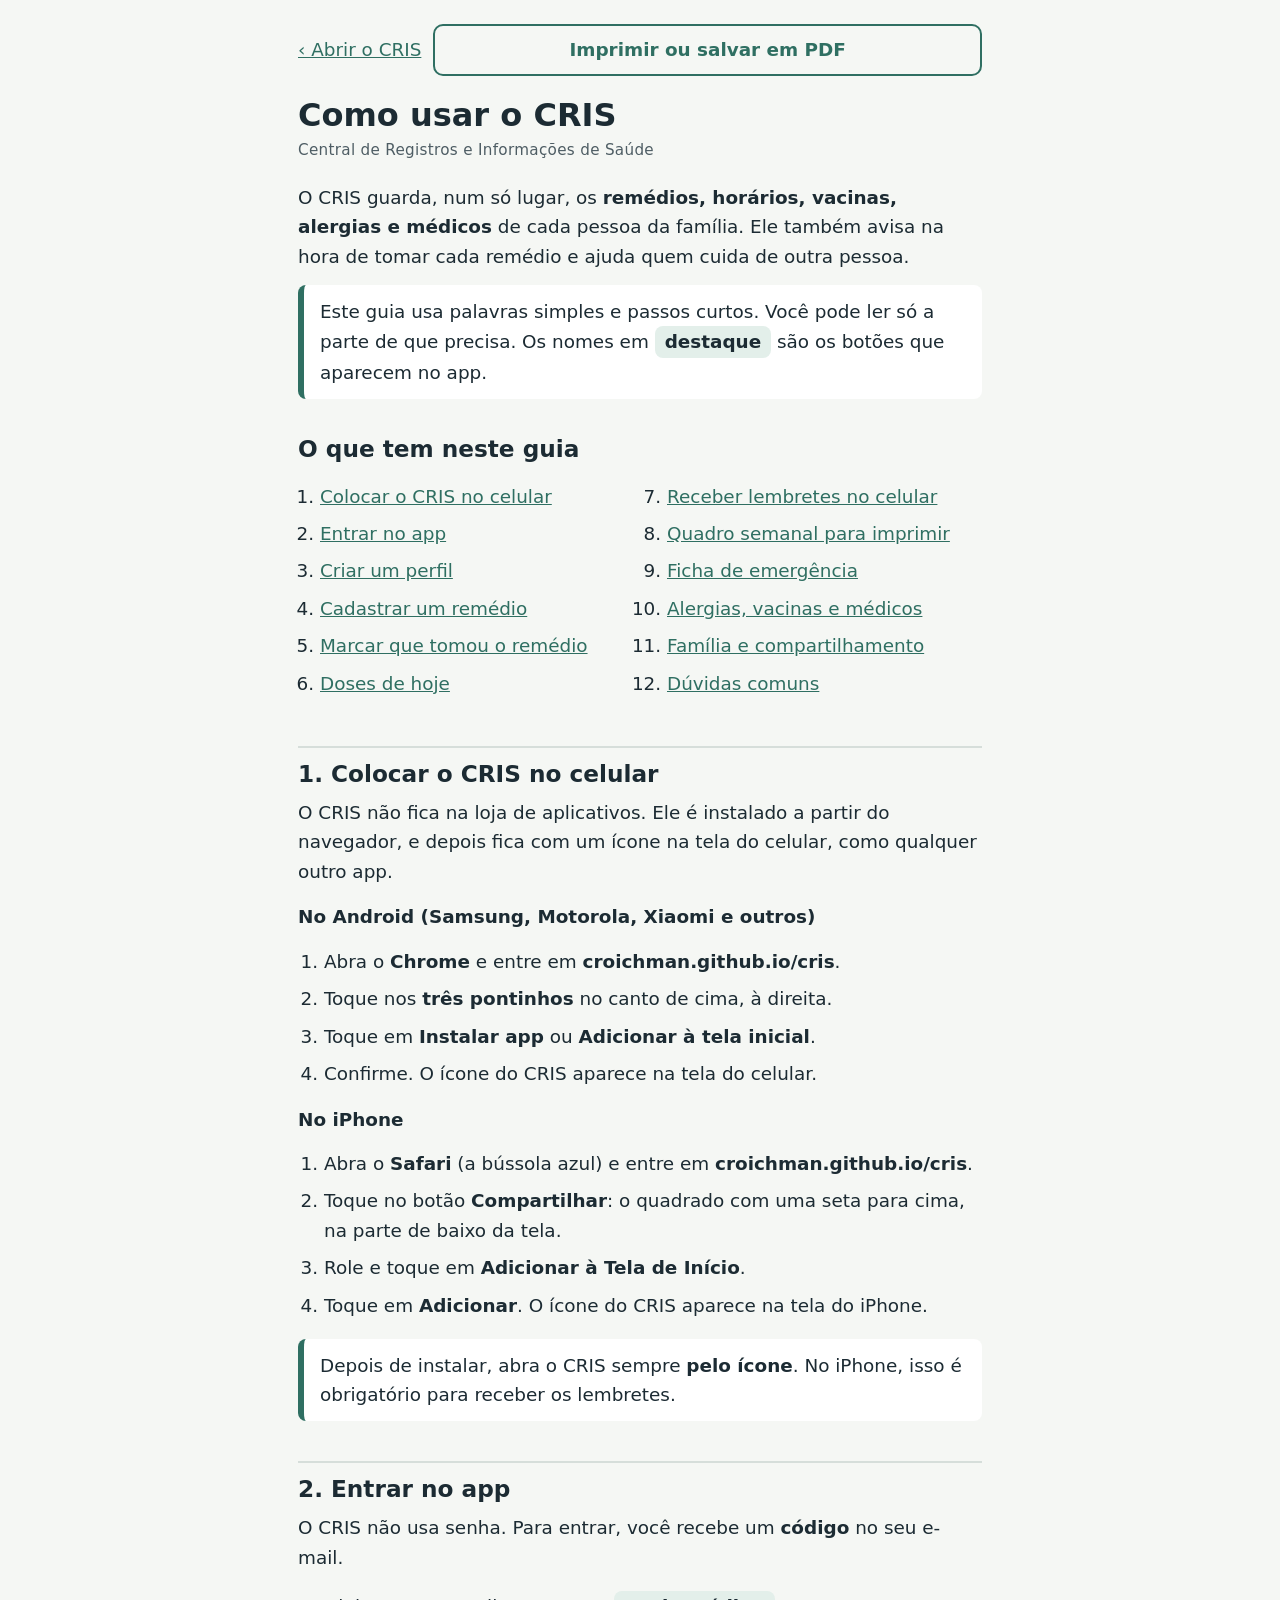
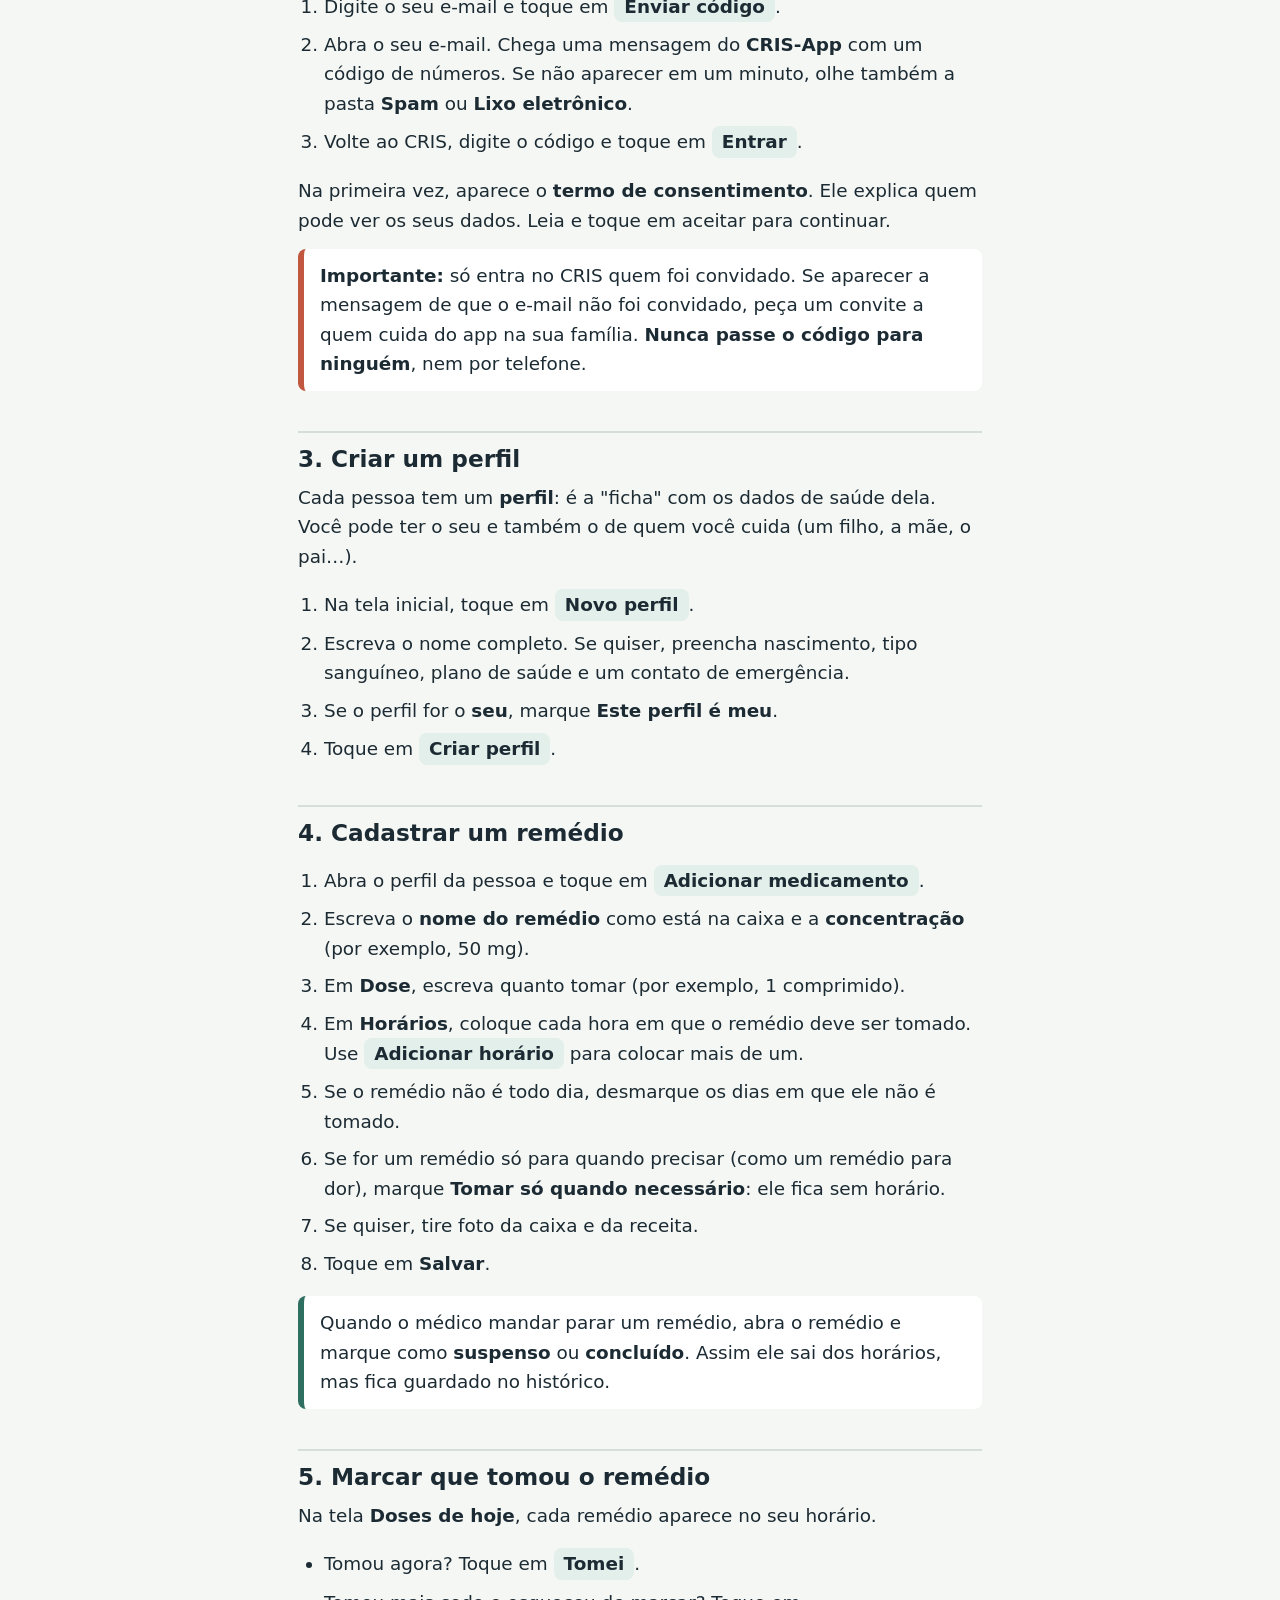
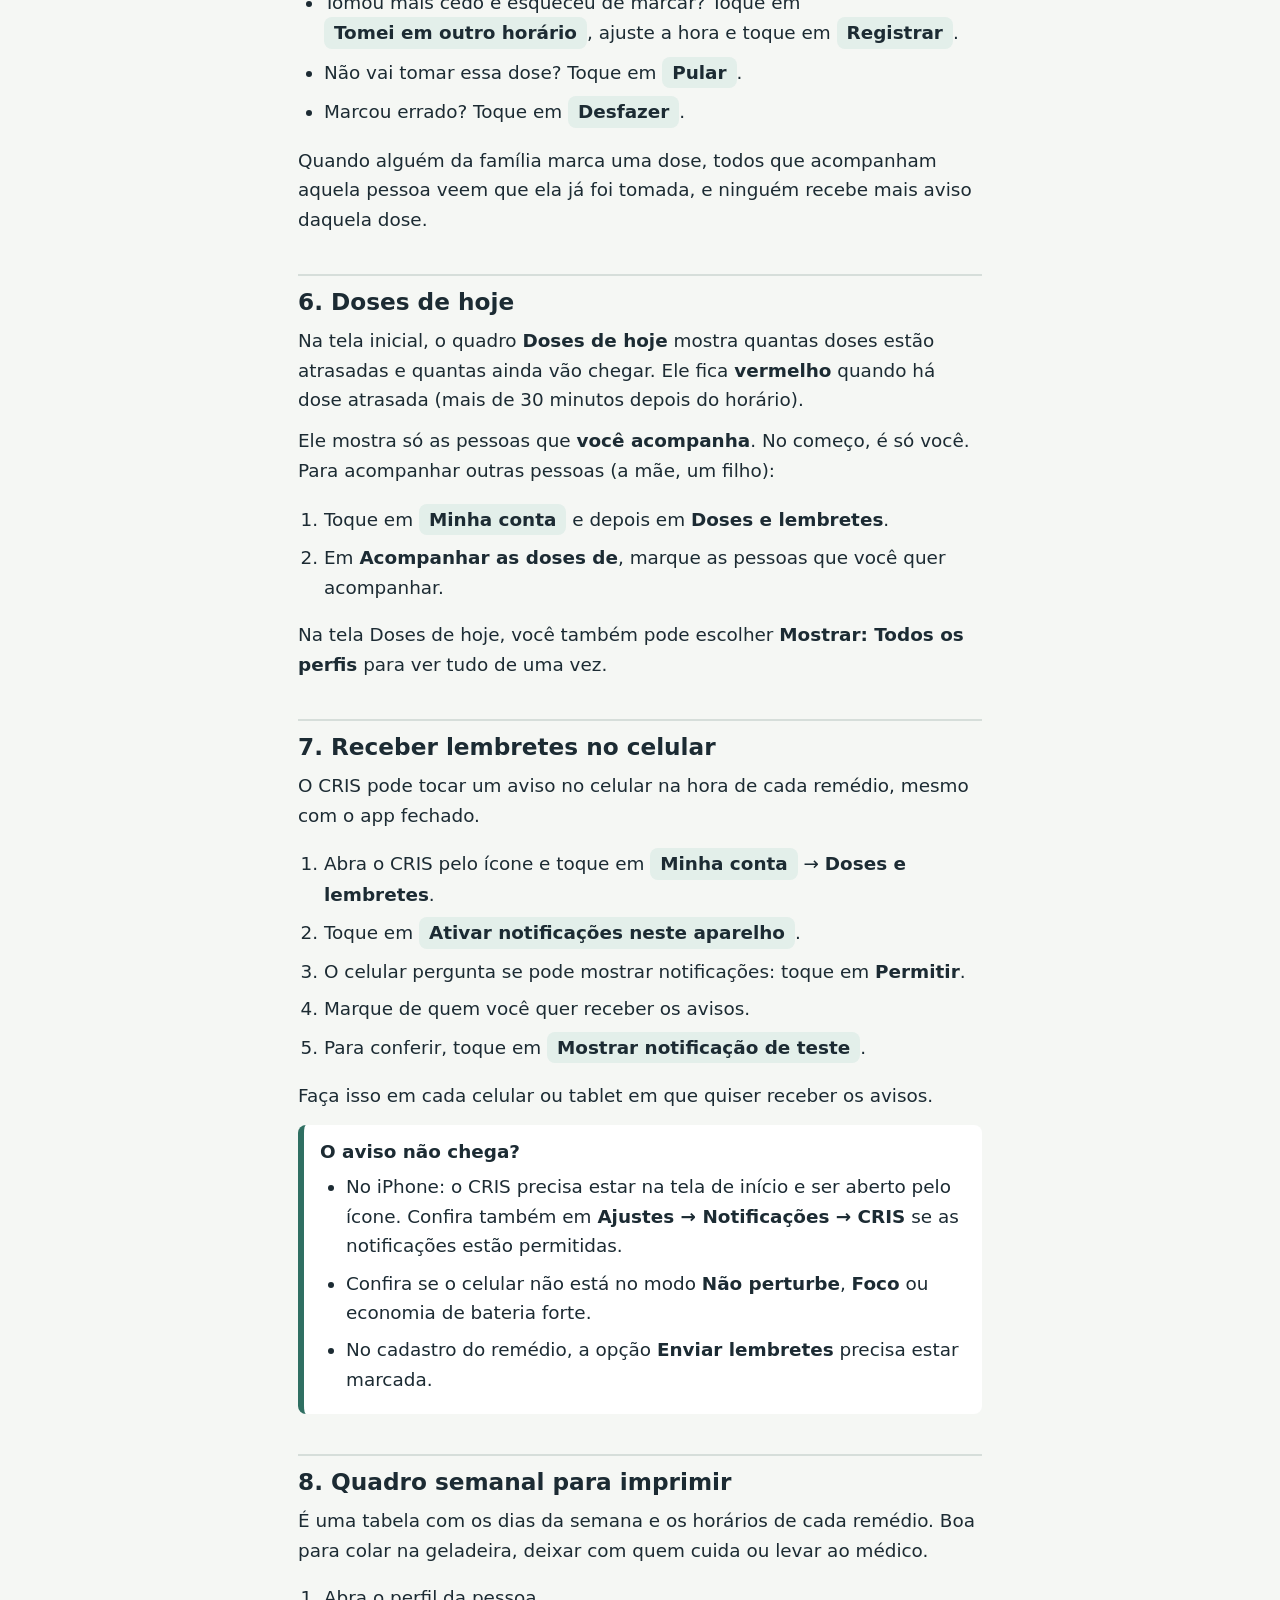
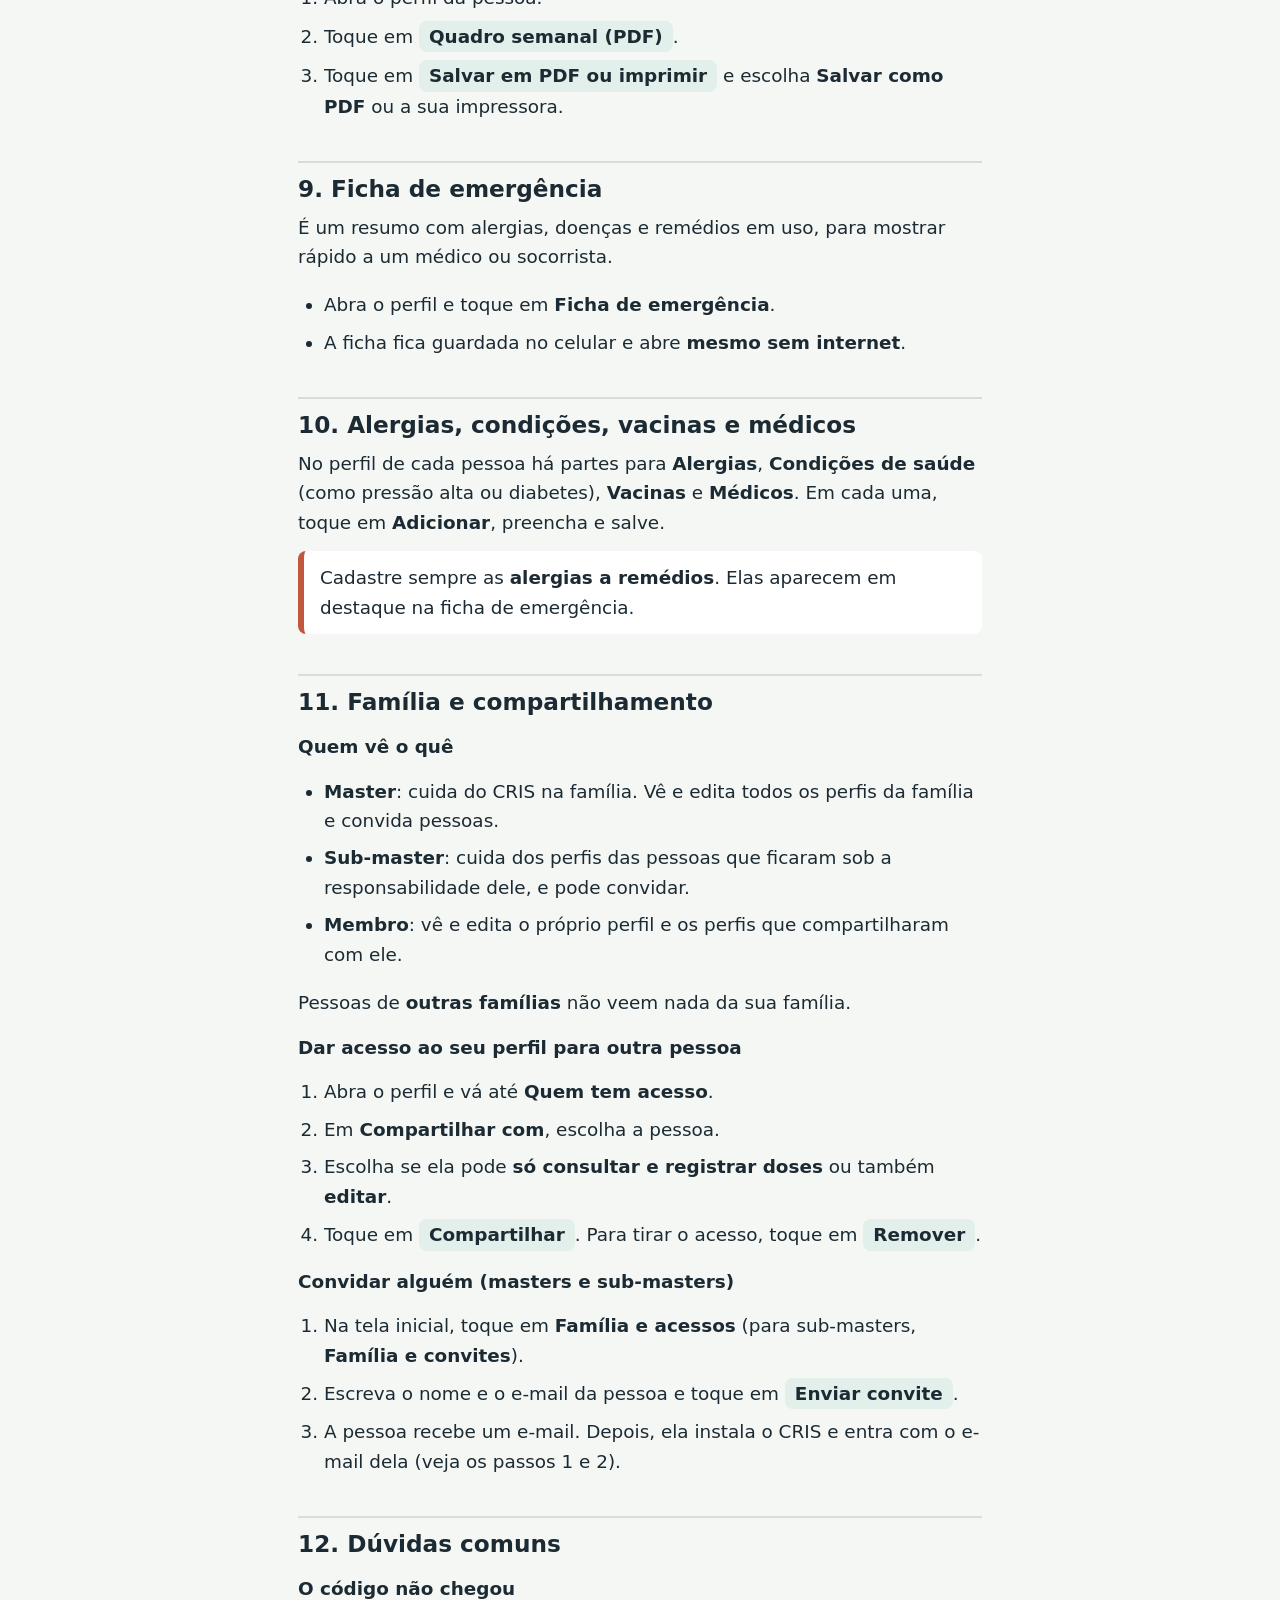
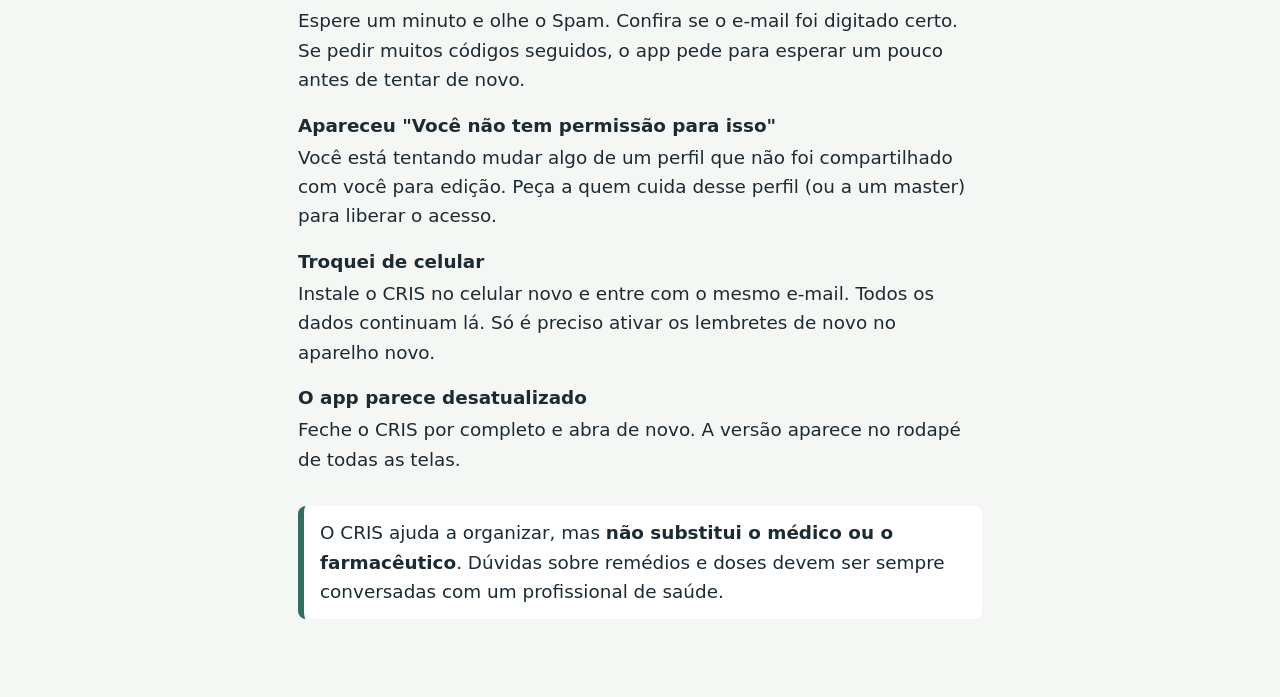
==== ajuda.html @ 451fe81c "0.11 Beta: acrônimo, doses de quem acompanho, guia do usuário, docs técnicas, termo v3 - CRIS = Cent" ====
<!doctype html>
<html lang="pt-BR">
<head>
  <meta charset="utf-8">
  <meta name="viewport" content="width=device-width, initial-scale=1">
  <title>Como usar o CRIS · Central de Registros e Informações de Saúde</title>
  <meta name="theme-color" content="#2F6F62">
  <link rel="icon" href="icons/icone-192.png">
  <link rel="stylesheet" href="css/estilo.css">
  <style>
    .ajuda-pagina { max-width: 720px; margin: 0 auto; padding: 24px 18px 64px; font-size: 1.15rem; line-height: 1.6; }
    .ajuda-pagina h1 { font-size: 2rem; margin: 0 0 4px; }
    .ajuda-pagina h2 { font-size: 1.45rem; margin: 40px 0 10px; padding-top: 12px; border-top: 2px solid var(--linha); }
    .ajuda-pagina h3 { font-size: 1.15rem; margin: 20px 0 6px; }
    .ajuda-pagina ol, .ajuda-pagina ul { padding-left: 26px; }
    .ajuda-pagina li { margin-bottom: 8px; }
    .ajuda-pagina .botao-nome { display: inline-block; padding: 1px 10px; border-radius: 8px; background: var(--menta); font-weight: 700; white-space: nowrap; }
    .ajuda-pagina .dica { background: var(--superficie); border-left: 6px solid var(--eucalipto); border-radius: 8px; padding: 12px 16px; margin: 14px 0; }
    .ajuda-pagina .atencao { border-left-color: #C0573E; }
    .ajuda-pagina .indice { columns: 2; column-gap: 32px; padding-left: 22px; }
    @media (max-width: 560px) { .ajuda-pagina .indice { columns: 1; } }
    .ajuda-pagina .topo-ajuda .voltar { white-space: nowrap; }
    .ajuda-pagina .topo-ajuda { display: flex; justify-content: space-between; align-items: center; gap: 12px; margin-bottom: 20px; }
    .ajuda-pagina .acronimo { margin: 0 0 20px; }
    @media print {
      .ajuda-pagina { font-size: 11pt; max-width: none; padding: 0; }
      .nao-imprimir { display: none !important; }
      .ajuda-pagina h2 { break-after: avoid; }
      .ajuda-pagina .dica { break-inside: avoid; }
    }
  </style>
</head>
<body>
<main class="ajuda-pagina">
  <div class="topo-ajuda nao-imprimir">
    <a class="voltar" href="./">‹ Abrir o CRIS</a>
    <button class="botao secundario" onclick="window.print()">Imprimir ou salvar em PDF</button>
  </div>

  <h1>Como usar o CRIS</h1>
  <p class="acronimo">Central de Registros e Informações de Saúde</p>

  <p>O CRIS guarda, num só lugar, os <strong>remédios, horários, vacinas, alergias e médicos</strong>
  de cada pessoa da família. Ele também avisa na hora de tomar cada remédio e ajuda quem cuida de outra pessoa.</p>

  <div class="dica">Este guia usa palavras simples e passos curtos. Você pode ler só a parte de que precisa.
  Os nomes em <span class="botao-nome">destaque</span> são os botões que aparecem no app.</div>

  <h2 style="border-top:0;margin-top:24px">O que tem neste guia</h2>
  <ol class="indice">
    <li><a href="#instalar">Colocar o CRIS no celular</a></li>
    <li><a href="#entrar">Entrar no app</a></li>
    <li><a href="#perfil">Criar um perfil</a></li>
    <li><a href="#remedio">Cadastrar um remédio</a></li>
    <li><a href="#tomei">Marcar que tomou o remédio</a></li>
    <li><a href="#hoje">Doses de hoje</a></li>
    <li><a href="#lembretes">Receber lembretes no celular</a></li>
    <li><a href="#quadro">Quadro semanal para imprimir</a></li>
    <li><a href="#emergencia">Ficha de emergência</a></li>
    <li><a href="#saude">Alergias, vacinas e médicos</a></li>
    <li><a href="#familia">Família e compartilhamento</a></li>
    <li><a href="#duvidas">Dúvidas comuns</a></li>
  </ol>

  <h2 id="instalar">1. Colocar o CRIS no celular</h2>
  <p>O CRIS não fica na loja de aplicativos. Ele é instalado a partir do navegador, e depois fica com um ícone
  na tela do celular, como qualquer outro app.</p>

  <h3>No Android (Samsung, Motorola, Xiaomi e outros)</h3>
  <ol>
    <li>Abra o <strong>Chrome</strong> e entre em <strong>croichman.github.io/cris</strong>.</li>
    <li>Toque nos <strong>três pontinhos</strong> no canto de cima, à direita.</li>
    <li>Toque em <strong>Instalar app</strong> ou <strong>Adicionar à tela inicial</strong>.</li>
    <li>Confirme. O ícone do CRIS aparece na tela do celular.</li>
  </ol>

  <h3>No iPhone</h3>
  <ol>
    <li>Abra o <strong>Safari</strong> (a bússola azul) e entre em <strong>croichman.github.io/cris</strong>.</li>
    <li>Toque no botão <strong>Compartilhar</strong>: o quadrado com uma seta para cima, na parte de baixo da tela.</li>
    <li>Role e toque em <strong>Adicionar à Tela de Início</strong>.</li>
    <li>Toque em <strong>Adicionar</strong>. O ícone do CRIS aparece na tela do iPhone.</li>
  </ol>
  <div class="dica">Depois de instalar, abra o CRIS sempre <strong>pelo ícone</strong>. No iPhone, isso é
  obrigatório para receber os lembretes.</div>

  <h2 id="entrar">2. Entrar no app</h2>
  <p>O CRIS não usa senha. Para entrar, você recebe um <strong>código</strong> no seu e-mail.</p>
  <ol>
    <li>Digite o seu e-mail e toque em <span class="botao-nome">Enviar código</span>.</li>
    <li>Abra o seu e-mail. Chega uma mensagem do <strong>CRIS-App</strong> com um código de números.
      Se não aparecer em um minuto, olhe também a pasta <strong>Spam</strong> ou <strong>Lixo eletrônico</strong>.</li>
    <li>Volte ao CRIS, digite o código e toque em <span class="botao-nome">Entrar</span>.</li>
  </ol>
  <p>Na primeira vez, aparece o <strong>termo de consentimento</strong>. Ele explica quem pode ver os seus dados.
  Leia e toque em aceitar para continuar.</p>
  <div class="dica atencao"><strong>Importante:</strong> só entra no CRIS quem foi convidado. Se aparecer a
  mensagem de que o e-mail não foi convidado, peça um convite a quem cuida do app na sua família.
  <strong>Nunca passe o código para ninguém</strong>, nem por telefone.</div>

  <h2 id="perfil">3. Criar um perfil</h2>
  <p>Cada pessoa tem um <strong>perfil</strong>: é a "ficha" com os dados de saúde dela.
  Você pode ter o seu e também o de quem você cuida (um filho, a mãe, o pai…).</p>
  <ol>
    <li>Na tela inicial, toque em <span class="botao-nome">Novo perfil</span>.</li>
    <li>Escreva o nome completo. Se quiser, preencha nascimento, tipo sanguíneo, plano de saúde e um contato de emergência.</li>
    <li>Se o perfil for o <strong>seu</strong>, marque <strong>Este perfil é meu</strong>.</li>
    <li>Toque em <span class="botao-nome">Criar perfil</span>.</li>
  </ol>

  <h2 id="remedio">4. Cadastrar um remédio</h2>
  <ol>
    <li>Abra o perfil da pessoa e toque em <span class="botao-nome">Adicionar medicamento</span>.</li>
    <li>Escreva o <strong>nome do remédio</strong> como está na caixa e a <strong>concentração</strong> (por exemplo, 50 mg).</li>
    <li>Em <strong>Dose</strong>, escreva quanto tomar (por exemplo, 1 comprimido).</li>
    <li>Em <strong>Horários</strong>, coloque cada hora em que o remédio deve ser tomado. Use
      <span class="botao-nome">Adicionar horário</span> para colocar mais de um.</li>
    <li>Se o remédio não é todo dia, desmarque os dias em que ele não é tomado.</li>
    <li>Se for um remédio só para quando precisar (como um remédio para dor), marque <strong>Tomar só quando necessário</strong>: ele fica sem horário.</li>
    <li>Se quiser, tire foto da caixa e da receita.</li>
    <li>Toque em <strong>Salvar</strong>.</li>
  </ol>
  <div class="dica">Quando o médico mandar parar um remédio, abra o remédio e marque como <strong>suspenso</strong>
  ou <strong>concluído</strong>. Assim ele sai dos horários, mas fica guardado no histórico.</div>

  <h2 id="tomei">5. Marcar que tomou o remédio</h2>
  <p>Na tela <strong>Doses de hoje</strong>, cada remédio aparece no seu horário.</p>
  <ul>
    <li>Tomou agora? Toque em <span class="botao-nome">Tomei</span>.</li>
    <li>Tomou mais cedo e esqueceu de marcar? Toque em <span class="botao-nome">Tomei em outro horário</span>,
      ajuste a hora e toque em <span class="botao-nome">Registrar</span>.</li>
    <li>Não vai tomar essa dose? Toque em <span class="botao-nome">Pular</span>.</li>
    <li>Marcou errado? Toque em <span class="botao-nome">Desfazer</span>.</li>
  </ul>
  <p>Quando alguém da família marca uma dose, todos que acompanham aquela pessoa veem que ela já foi tomada,
  e ninguém recebe mais aviso daquela dose.</p>

  <h2 id="hoje">6. Doses de hoje</h2>
  <p>Na tela inicial, o quadro <strong>Doses de hoje</strong> mostra quantas doses estão atrasadas e quantas ainda vão chegar.
  Ele fica <strong>vermelho</strong> quando há dose atrasada (mais de 30 minutos depois do horário).</p>
  <p>Ele mostra só as pessoas que <strong>você acompanha</strong>. No começo, é só você.
  Para acompanhar outras pessoas (a mãe, um filho):</p>
  <ol>
    <li>Toque em <span class="botao-nome">Minha conta</span> e depois em <strong>Doses e lembretes</strong>.</li>
    <li>Em <strong>Acompanhar as doses de</strong>, marque as pessoas que você quer acompanhar.</li>
  </ol>
  <p>Na tela Doses de hoje, você também pode escolher <strong>Mostrar: Todos os perfis</strong> para ver tudo de uma vez.</p>

  <h2 id="lembretes">7. Receber lembretes no celular</h2>
  <p>O CRIS pode tocar um aviso no celular na hora de cada remédio, mesmo com o app fechado.</p>
  <ol>
    <li>Abra o CRIS pelo ícone e toque em <span class="botao-nome">Minha conta</span> → <strong>Doses e lembretes</strong>.</li>
    <li>Toque em <span class="botao-nome">Ativar notificações neste aparelho</span>.</li>
    <li>O celular pergunta se pode mostrar notificações: toque em <strong>Permitir</strong>.</li>
    <li>Marque de quem você quer receber os avisos.</li>
    <li>Para conferir, toque em <span class="botao-nome">Mostrar notificação de teste</span>.</li>
  </ol>
  <p>Faça isso em cada celular ou tablet em que quiser receber os avisos.</p>
  <div class="dica"><strong>O aviso não chega?</strong>
    <ul style="margin:6px 0 0">
      <li>No iPhone: o CRIS precisa estar na tela de início e ser aberto pelo ícone. Confira também em
        <strong>Ajustes → Notificações → CRIS</strong> se as notificações estão permitidas.</li>
      <li>Confira se o celular não está no modo <strong>Não perturbe</strong>, <strong>Foco</strong> ou economia de bateria forte.</li>
      <li>No cadastro do remédio, a opção <strong>Enviar lembretes</strong> precisa estar marcada.</li>
    </ul>
  </div>

  <h2 id="quadro">8. Quadro semanal para imprimir</h2>
  <p>É uma tabela com os dias da semana e os horários de cada remédio. Boa para colar na geladeira,
  deixar com quem cuida ou levar ao médico.</p>
  <ol>
    <li>Abra o perfil da pessoa.</li>
    <li>Toque em <span class="botao-nome">Quadro semanal (PDF)</span>.</li>
    <li>Toque em <span class="botao-nome">Salvar em PDF ou imprimir</span> e escolha <strong>Salvar como PDF</strong> ou a sua impressora.</li>
  </ol>

  <h2 id="emergencia">9. Ficha de emergência</h2>
  <p>É um resumo com alergias, doenças e remédios em uso, para mostrar rápido a um médico ou socorrista.</p>
  <ul>
    <li>Abra o perfil e toque em <strong>Ficha de emergência</strong>.</li>
    <li>A ficha fica guardada no celular e abre <strong>mesmo sem internet</strong>.</li>
  </ul>

  <h2 id="saude">10. Alergias, condições, vacinas e médicos</h2>
  <p>No perfil de cada pessoa há partes para <strong>Alergias</strong>, <strong>Condições de saúde</strong>
  (como pressão alta ou diabetes), <strong>Vacinas</strong> e <strong>Médicos</strong>.
  Em cada uma, toque em <strong>Adicionar</strong>, preencha e salve.</p>
  <div class="dica atencao">Cadastre sempre as <strong>alergias a remédios</strong>. Elas aparecem em destaque na ficha de emergência.</div>

  <h2 id="familia">11. Família e compartilhamento</h2>
  <h3>Quem vê o quê</h3>
  <ul>
    <li><strong>Master</strong>: cuida do CRIS na família. Vê e edita todos os perfis da família e convida pessoas.</li>
    <li><strong>Sub-master</strong>: cuida dos perfis das pessoas que ficaram sob a responsabilidade dele, e pode convidar.</li>
    <li><strong>Membro</strong>: vê e edita o próprio perfil e os perfis que compartilharam com ele.</li>
  </ul>
  <p>Pessoas de <strong>outras famílias</strong> não veem nada da sua família.</p>

  <h3>Dar acesso ao seu perfil para outra pessoa</h3>
  <ol>
    <li>Abra o perfil e vá até <strong>Quem tem acesso</strong>.</li>
    <li>Em <strong>Compartilhar com</strong>, escolha a pessoa.</li>
    <li>Escolha se ela pode <strong>só consultar e registrar doses</strong> ou também <strong>editar</strong>.</li>
    <li>Toque em <span class="botao-nome">Compartilhar</span>. Para tirar o acesso, toque em <span class="botao-nome">Remover</span>.</li>
  </ol>

  <h3>Convidar alguém (masters e sub-masters)</h3>
  <ol>
    <li>Na tela inicial, toque em <strong>Família e acessos</strong> (para sub-masters, <strong>Família e convites</strong>).</li>
    <li>Escreva o nome e o e-mail da pessoa e toque em <span class="botao-nome">Enviar convite</span>.</li>
    <li>A pessoa recebe um e-mail. Depois, ela instala o CRIS e entra com o e-mail dela (veja os passos 1 e 2).</li>
  </ol>

  <h2 id="duvidas">12. Dúvidas comuns</h2>
  <h3>O código não chegou</h3>
  <p>Espere um minuto e olhe o Spam. Confira se o e-mail foi digitado certo. Se pedir muitos códigos seguidos,
  o app pede para esperar um pouco antes de tentar de novo.</p>
  <h3>Apareceu "Você não tem permissão para isso"</h3>
  <p>Você está tentando mudar algo de um perfil que não foi compartilhado com você para edição.
  Peça a quem cuida desse perfil (ou a um master) para liberar o acesso.</p>
  <h3>Troquei de celular</h3>
  <p>Instale o CRIS no celular novo e entre com o mesmo e-mail. Todos os dados continuam lá.
  Só é preciso ativar os lembretes de novo no aparelho novo.</p>
  <h3>O app parece desatualizado</h3>
  <p>Feche o CRIS por completo e abra de novo. A versão aparece no rodapé de todas as telas.</p>

  <div class="dica" style="margin-top:32px">O CRIS ajuda a organizar, mas <strong>não substitui o médico ou o farmacêutico</strong>.
  Dúvidas sobre remédios e doses devem ser sempre conversadas com um profissional de saúde.</div>
</main>
</body>
</html>
---- css/estilo.css ----
/* CRIS — estilos
   Ideia visual: a "tarja" das caixas de remédio. Cada perfil tem uma cor própria,
   usada como faixa na ficha. O resto da interface fica calmo e muito legível. */

:root {
  --papel: #F5F7F4;
  --superficie: #FFFFFF;
  --tinta: #1C2B33;
  --tinta-suave: #4E5D64;
  --linha: #D6DEDA;
  --eucalipto: #2F6F62;
  --eucalipto-escuro: #24574D;
  --menta: #E3EFEA;
  --alerta: #B3261E;
  --alerta-fundo: #FBE9E7;
  --ambar: #9A5B00;

  --raio: 14px;
  --raio-pequeno: 10px;
  --toque: 52px;
  --largura: 560px;
  --fonte: 'Atkinson Hyperlegible', system-ui, -apple-system, 'Segoe UI', Roboto, sans-serif;
}

@media (prefers-color-scheme: dark) {
  :root:not([data-theme="light"]) {
    --papel: #12191C;
    --superficie: #1B2428;
    --tinta: #E8EEEB;
    --tinta-suave: #A9B6B1;
    --linha: #2F3B3F;
    --eucalipto: #6FB8A6;
    --eucalipto-escuro: #8CCAB9;
    --menta: #1F3330;
    --alerta: #F2B8B5;
    --alerta-fundo: #3A1F1D;
    --ambar: #F0B65A;
  }
}

* { box-sizing: border-box; }

html { -webkit-text-size-adjust: 100%; }

body {
  margin: 0;
  background: var(--papel);
  color: var(--tinta);
  font-family: var(--fonte);
  font-size: 18px;
  line-height: 1.5;
  -webkit-font-smoothing: antialiased;
}

#app {
  max-width: var(--largura);
  margin: 0 auto;
  padding: max(16px, env(safe-area-inset-top)) 16px calc(32px + env(safe-area-inset-bottom));
  min-height: 100dvh;
}

h1, h2, h3 { line-height: 1.2; margin: 0; }
h1 { font-size: 1.75rem; }
h2 { font-size: 1.25rem; }
h3 { font-size: 1.05rem; }
p { margin: 0 0 12px; }
a { color: var(--eucalipto); }

:focus-visible {
  outline: 3px solid var(--eucalipto);
  outline-offset: 2px;
}

.carregando {
  padding: 40vh 0 0;
  text-align: center;
  color: var(--tinta-suave);
}

/* ---------- Topo ---------- */
.topo {
  display: flex;
  align-items: center;
  justify-content: space-between;
  gap: 12px;
  margin-bottom: 24px;
}
.topo .voltar {
  display: inline-flex;
  align-items: center;
  gap: 6px;
  min-height: 44px;
  padding: 0 4px;
  color: var(--eucalipto);
  text-decoration: none;
  font-weight: 700;
}
.marca {
  font-weight: 700;
  font-size: 1.5rem;
  letter-spacing: 0.18em;
  color: var(--eucalipto);
}

/* ---------- Entrada ---------- */
.entrada {
  min-height: calc(100dvh - 64px);
  display: flex;
  flex-direction: column;
  justify-content: center;
}
.entrada .marca-grande {
  font-size: 4.5rem;
  font-weight: 700;
  letter-spacing: 0.16em;
  line-height: 1;
  color: var(--eucalipto);
  margin: 0;
}
.entrada .tarja-entrada {
  height: 10px;
  width: 132px;
  border-radius: 5px;
  background: var(--eucalipto);
  margin: 18px 0 20px;
}
.entrada .subtitulo {
  font-size: 1.15rem;
  color: var(--tinta-suave);
  margin-bottom: 32px;
  max-width: 30ch;
}
.entrada .homenagem {
  margin-top: 40px;
  font-size: 0.95rem;
  color: var(--tinta-suave);
}

/* ---------- Formulários ---------- */
.campo { margin-bottom: 18px; }
.campo label {
  display: block;
  font-weight: 700;
  margin-bottom: 6px;
}
.campo .ajuda {
  display: block;
  font-size: 0.9rem;
  color: var(--tinta-suave);
  margin-top: 4px;
}
input, select, textarea {
  width: 100%;
  min-height: var(--toque);
  padding: 12px 14px;
  font: inherit;
  color: var(--tinta);
  background: var(--superficie);
  border: 2px solid var(--linha);
  border-radius: var(--raio-pequeno);
}
textarea { min-height: 110px; resize: vertical; }
input:focus, select:focus, textarea:focus {
  border-color: var(--eucalipto);
  outline: none;
}
input.codigo {
  font-size: 1.6rem;
  letter-spacing: 0.4em;
  text-align: center;
}
.linha-dupla {
  display: grid;
  grid-template-columns: 1fr 1fr;
  gap: 12px;
}
.marcar {
  display: flex;
  gap: 12px;
  align-items: flex-start;
  padding: 14px;
  background: var(--menta);
  border-radius: var(--raio-pequeno);
  margin-bottom: 18px;
  cursor: pointer;
}
.marcar input {
  width: 24px;
  min-height: 24px;
  height: 24px;
  margin: 2px 0 0;
  accent-color: var(--eucalipto);
  flex: none;
}
fieldset { border: 0; padding: 0; margin: 0 0 8px; }
legend {
  font-weight: 700;
  font-size: 1.05rem;
  margin: 12px 0 12px;
  padding: 0;
  color: var(--tinta-suave);
}

/* ---------- Botões ---------- */
.botao {
  display: inline-flex;
  align-items: center;
  justify-content: center;
  gap: 8px;
  min-height: var(--toque);
  padding: 0 22px;
  font: inherit;
  font-weight: 700;
  border-radius: var(--raio-pequeno);
  border: 2px solid transparent;
  cursor: pointer;
  text-decoration: none;
  width: 100%;
}
.botao.principal { background: var(--eucalipto); color: #fff; }
.botao.principal:hover { background: var(--eucalipto-escuro); }
@media (prefers-color-scheme: dark) {
  :root:not([data-theme="light"]) .botao.principal { color: #0F1B18; }
}
.botao.secundario {
  background: transparent;
  color: var(--eucalipto);
  border-color: var(--eucalipto);
}
.botao.discreto {
  background: transparent;
  color: var(--tinta-suave);
  width: auto;
  padding: 0 8px;
}
.botao.perigo {
  background: transparent;
  color: var(--alerta);
  border-color: var(--alerta);
}
.botao[disabled] { opacity: 0.55; cursor: wait; }
.botoes { display: grid; gap: 12px; margin-top: 24px; }

.erro {
  background: var(--alerta-fundo);
  color: var(--alerta);
  padding: 12px 14px;
  border-radius: var(--raio-pequeno);
  margin-bottom: 16px;
  font-weight: 700;
}

/* ---------- Lista de perfis ---------- */
.saudacao { margin-bottom: 28px; }
.saudacao p { color: var(--tinta-suave); margin: 6px 0 0; }

.grupo { margin-bottom: 28px; }
.grupo > h2 {
  font-size: 1rem;
  color: var(--tinta-suave);
  margin-bottom: 10px;
}
.fichas { list-style: none; padding: 0; margin: 0; display: grid; gap: 10px; }

.ficha {
  display: flex;
  align-items: stretch;
  background: var(--superficie);
  border: 1px solid var(--linha);
  border-radius: var(--raio);
  text-decoration: none;
  color: inherit;
  overflow: hidden;
  min-height: 76px;
}
.ficha .tarja {
  width: 12px;
  flex: none;
  background: var(--cor-perfil, var(--eucalipto));
}
.ficha .conteudo {
  flex: 1;
  padding: 14px 16px;
  display: flex;
  flex-direction: column;
  justify-content: center;
  gap: 2px;
}
.ficha .nome { font-weight: 700; font-size: 1.15rem; }
.ficha .detalhe { color: var(--tinta-suave); font-size: 0.95rem; }
.ficha .seta {
  align-self: center;
  padding-right: 16px;
  color: var(--tinta-suave);
  font-size: 1.4rem;
}
.ficha:active { background: var(--menta); }

.selo {
  display: inline-block;
  font-size: 0.8rem;
  font-weight: 700;
  padding: 2px 8px;
  border-radius: 999px;
  background: var(--menta);
  color: var(--eucalipto-escuro);
  margin-left: 6px;
  vertical-align: 2px;
}

.vazio {
  background: var(--superficie);
  border: 2px dashed var(--linha);
  border-radius: var(--raio);
  padding: 24px 20px;
  text-align: center;
  color: var(--tinta-suave);
}

/* ---------- Página do perfil ---------- */
.cabeca-perfil {
  border-radius: var(--raio);
  overflow: hidden;
  background: var(--superficie);
  border: 1px solid var(--linha);
  margin-bottom: 24px;
}
.cabeca-perfil .tarja-larga {
  background: var(--cor-perfil, var(--eucalipto));
  color: #fff;
  padding: 22px 20px 18px;
}
.cabeca-perfil .tarja-larga h1 { font-size: 1.9rem; }
.cabeca-perfil .tarja-larga p { margin: 4px 0 0; opacity: 0.92; }
.cabeca-perfil .resumo {
  display: grid;
  grid-template-columns: repeat(2, 1fr);
}
.cabeca-perfil .resumo div {
  padding: 14px 20px;
  border-top: 1px solid var(--linha);
}
.cabeca-perfil .resumo div:nth-child(odd) { border-right: 1px solid var(--linha); }
.cabeca-perfil .resumo dt { font-size: 0.85rem; color: var(--tinta-suave); }
.cabeca-perfil .resumo dd { margin: 0; font-weight: 700; font-size: 1.15rem; }

.bloco {
  background: var(--superficie);
  border: 1px solid var(--linha);
  border-radius: var(--raio);
  padding: 18px 20px;
  margin-bottom: 16px;
}
.bloco h2 { margin-bottom: 12px; }
.bloco dl { margin: 0; }
.bloco dt { font-size: 0.9rem; color: var(--tinta-suave); }
.bloco dd { margin: 0 0 12px; }
.bloco dd:last-child { margin-bottom: 0; }
.bloco .ligar {
  display: inline-flex;
  min-height: 44px;
  align-items: center;
  font-weight: 700;
}

.secoes { list-style: none; padding: 0; margin: 0 0 16px; }
.secoes li {
  display: flex;
  justify-content: space-between;
  align-items: center;
  padding: 16px 20px;
  background: var(--superficie);
  border: 1px solid var(--linha);
  border-bottom-width: 0;
}
.secoes li:first-child { border-radius: var(--raio) var(--raio) 0 0; }
.secoes li:last-child { border-bottom-width: 1px; border-radius: 0 0 var(--raio) var(--raio); }
.secoes .em-breve { font-size: 0.9rem; color: var(--tinta-suave); }

.acesso {
  font-size: 0.95rem;
  color: var(--tinta-suave);
  margin: 0 0 16px;
}

/* ---------- Aviso (toast) ---------- */
#aviso {
  position: fixed;
  left: 50%;
  bottom: calc(24px + env(safe-area-inset-bottom));
  transform: translate(-50%, 20px);
  background: var(--tinta);
  color: var(--papel);
  padding: 12px 20px;
  border-radius: 999px;
  font-weight: 700;
  opacity: 0;
  pointer-events: none;
  transition: opacity 0.2s, transform 0.2s;
  width: max-content;
  max-width: calc(100% - 32px);
  text-align: center;
}
#aviso.visivel { opacity: 1; transform: translate(-50%, 0); }

@media (prefers-reduced-motion: reduce) {
  #aviso { transition: none; }
}

/* ======================================================================
   Etapa 2: medicamentos e doses
   ====================================================================== */
[hidden] { display: none !important; }

.link-discreto {
  display: inline-flex;
  align-items: center;
  min-height: 44px;
  color: var(--tinta-suave);
  font-weight: 700;
}
.acoes-bloco { display: grid; gap: 4px; margin-top: 16px; }

/* Lista de medicamentos */
.lista-med { list-style: none; padding: 0; margin: 0; }
.lista-med li + li { border-top: 1px solid var(--linha); }
.lista-med a {
  display: flex;
  flex-direction: column;
  gap: 2px;
  padding: 12px 0;
  color: inherit;
  text-decoration: none;
}
.med-nome { font-weight: 700; font-size: 1.08rem; }
.med-ativo { color: var(--tinta-suave); font-style: italic; font-size: 0.95rem; }
.med-quando { color: var(--tinta-suave); font-size: 0.95rem; }

.selo-em_uso { background: var(--menta); color: var(--eucalipto-escuro); }
.selo-suspenso { background: var(--alerta-fundo); color: var(--alerta); }
.selo-concluido { background: var(--linha); color: var(--tinta-suave); }

/* Cabeçalho do medicamento: a tarja da caixa de remédio */
.cabeca-med {
  background: var(--superficie);
  border: 1px solid var(--linha);
  border-left: 12px solid var(--cor-perfil, var(--eucalipto));
  border-radius: var(--raio);
  padding: 18px 20px;
  margin-bottom: 16px;
}
.cabeca-med .selo { margin: 0 0 8px; }
.cabeca-med h1 { font-size: 1.6rem; }
.med-ativo-grande { font-style: italic; color: var(--tinta-suave); margin: 4px 0 8px; font-size: 1.05rem; }
.cabeca-med .acesso { margin: 0; }

/* Fotos */
.miniaturas { display: grid; grid-template-columns: 1fr 1fr; gap: 12px; }
.miniatura {
  display: flex; flex-direction: column; gap: 6px;
  color: var(--tinta-suave); text-decoration: none; font-weight: 700; font-size: 0.95rem;
}
.miniatura img, .foto-atual img {
  width: 100%; aspect-ratio: 4 / 3; object-fit: cover;
  border-radius: var(--raio-pequeno); border: 1px solid var(--linha); background: var(--menta);
}
.foto-atual { display: grid; grid-template-columns: 120px 1fr; gap: 12px; align-items: center; margin-bottom: 10px; }
.marcar-simples { display: flex; gap: 8px; align-items: center; font-weight: 400 !important; }
.marcar-simples input { width: 22px; min-height: 22px; height: 22px; accent-color: var(--alerta); }
input[type=file] { padding: 10px; font-size: 0.95rem; }

/* Histórico de doses */
.historico-doses { list-style: none; padding: 0; margin: 0; }
.historico-doses li {
  display: flex; justify-content: space-between; gap: 12px;
  padding: 10px 0; border-top: 1px solid var(--linha);
}
.historico-doses li:first-child { border-top: 0; padding-top: 0; }

.opcoes { display: grid; gap: 8px; margin-bottom: 8px; }
.opcoes .marcar { margin-bottom: 0; }

/* Editor de horários */
.horario {
  background: var(--superficie);
  border: 2px solid var(--linha);
  border-radius: var(--raio-pequeno);
  padding: 12px;
  margin-bottom: 12px;
}
.horario-topo { display: flex; gap: 8px; align-items: center; margin-bottom: 10px; }
.horario-topo input[type=time] { flex: 1; font-size: 1.3rem; font-weight: 700; }
.dias { display: grid; grid-template-columns: repeat(7, 1fr); gap: 6px; }
.dia {
  min-height: 44px;
  border-radius: 999px;
  border: 2px solid var(--linha);
  background: transparent;
  color: var(--tinta-suave);
  font: inherit;
  font-weight: 700;
  cursor: pointer;
}
.dia[aria-pressed=true] { background: var(--eucalipto); border-color: var(--eucalipto); color: #fff; }
@media (prefers-color-scheme: dark) {
  :root:not([data-theme="light"]) .dia[aria-pressed=true] { color: #0F1B18; }
}

/* Cartão "Doses de hoje" na tela inicial */
.cartao-hoje {
  display: flex;
  align-items: center;
  gap: 12px;
  padding: 18px 20px;
  margin-bottom: 28px;
  border-radius: var(--raio);
  background: var(--eucalipto);
  color: #fff;
  text-decoration: none;
}
.cartao-hoje .conteudo { flex: 1; display: flex; flex-direction: column; gap: 2px; }
.cartao-hoje .nome { font-weight: 700; font-size: 1.2rem; }
.cartao-hoje .detalhe { opacity: 0.92; }
.cartao-hoje .seta { font-size: 1.6rem; }
.cartao-hoje.com-atraso { background: var(--alerta); }
@media (prefers-color-scheme: dark) {
  :root:not([data-theme="light"]) .cartao-hoje { color: #0F1B18; }
  :root:not([data-theme="light"]) .cartao-hoje.com-atraso { background: #E8A29D; }
}

/* Doses do dia: o horário é o que se lê primeiro */
.doses { list-style: none; padding: 0; margin: 0; display: grid; gap: 10px; }
.dose {
  display: grid;
  grid-template-columns: 76px 1fr;
  background: var(--superficie);
  border: 1px solid var(--linha);
  border-radius: var(--raio);
  overflow: hidden;
}
.dose-hora {
  display: flex;
  align-items: flex-start;
  justify-content: center;
  padding: 16px 0 0;
  font-size: 1.35rem;
  font-weight: 700;
  font-variant-numeric: tabular-nums;
  border-right: 1px solid var(--linha);
  background: var(--menta);
  color: var(--eucalipto-escuro);
}
.dose-atrasada .dose-hora { background: var(--alerta-fundo); color: var(--alerta); }
.dose-corpo { padding: 14px 16px; display: flex; flex-direction: column; gap: 2px; min-width: 0; }
.dose-nome { font-weight: 700; font-size: 1.1rem; color: inherit; text-decoration: none; }
.dose-detalhe { color: var(--tinta-suave); }
.dose-perfil { display: inline-flex; align-items: center; gap: 6px; font-size: 0.95rem; color: var(--tinta-suave); }
.dose-perfil .ponto { width: 10px; height: 10px; border-radius: 3px; background: var(--cor-perfil); flex: none; }
.dose-alerta { color: var(--alerta); font-weight: 700; font-size: 0.95rem; }
.dose-acoes { display: grid; grid-template-columns: 1fr auto; gap: 8px; margin-top: 10px; }
.dose-acoes .botao { min-height: 48px; }
.dose-acoes .outro-horario { grid-column: 1 / -1; min-height: 40px; font-weight: 400; text-decoration: underline; }
.dose-feita { color: var(--eucalipto-escuro); font-weight: 700; margin-top: 6px; }
.dose-tomado, .dose-pulado { opacity: 0.85; }
.dose-pulado .dose-feita { color: var(--tinta-suave); }
.desfazer { align-self: flex-start; min-height: 40px; padding: 0; margin-top: 2px; font-size: 0.95rem; }

/* ======================================================================
   Termo de consentimento
   ====================================================================== */
.termo { max-width: 65ch; }
.termo h1 { margin-bottom: 4px; }
.termo h2 { font-size: 1.1rem; margin: 24px 0 8px; }
.termo p, .termo li { line-height: 1.6; }
.termo ul { padding-left: 22px; margin: 0 0 12px; }
.termo li { margin-bottom: 6px; }
.aceite {
  margin-top: 28px;
  padding-top: 20px;
  border-top: 2px solid var(--linha);
}
.aceite .marcar { margin-bottom: 0; }
.aceite .botoes { margin-top: 12px; gap: 4px; }
.selo-termo {
  background: var(--menta);
  color: var(--eucalipto-escuro);
  font-weight: 700;
  padding: 12px 14px;
  border-radius: var(--raio-pequeno);
  margin-bottom: 20px;
}

/* ======================================================================
   Família e compartilhamento
   ====================================================================== */
.pessoas { list-style: none; padding: 0; margin: 0; display: grid; gap: 10px; }
.pessoa, .pessoas > li {
  background: var(--superficie);
  border: 1px solid var(--linha);
  border-radius: var(--raio);
  padding: 16px;
  display: flex;
  flex-direction: column;
  gap: 2px;
}
.bloco .pessoas > li { border: 0; border-top: 1px solid var(--linha); border-radius: 0; padding: 12px 0; }
.bloco .pessoas > li:first-child { border-top: 0; padding-top: 0; }
.pessoa-topo > div { display: flex; flex-direction: column; gap: 2px; }
.pessoa-nome { font-weight: 700; font-size: 1.08rem; }
.campo-papel { margin: 12px 0 4px; }
.responsavel {
  background: var(--menta);
  border-radius: var(--raio-pequeno);
  padding: 4px 14px 12px;
  margin: 8px 0 4px;
  display: grid;
  gap: 4px;
}
.responsavel legend { float: left; width: 100%; margin: 10px 0 4px; font-size: 0.95rem; }
.responsavel .marcar-simples { min-height: 40px; }
.responsavel .marcar-simples input { accent-color: var(--eucalipto); }
.botao.remover-acesso { align-self: flex-start; color: var(--alerta); padding: 0; margin-top: 4px; }
.linha-acesso { display: grid; grid-template-columns: 1fr auto; gap: 8px; margin-top: 6px; }
#form-compart { margin-top: 16px; padding-top: 16px; border-top: 1px solid var(--linha); }
.saudacao a { font-weight: 700; }

/* ======================================================================
   Etapa 4: alergias, condições, vacinas, médicos e ficha de emergência
   ====================================================================== */
.bloco-alerta { border: 2px solid var(--alerta); }
.bloco-alerta h2 { color: var(--alerta); }
.item-fixo { display: flex; flex-direction: column; gap: 2px; padding: 12px 0; }
.link-foto { display: inline-flex; min-height: 40px; align-items: center; font-weight: 700; font-size: 0.95rem; margin-top: -6px; }
.contatos { display: flex; flex-wrap: wrap; gap: 8px; margin: 2px 0 10px; }
.contato {
  display: inline-flex; align-items: center; min-height: 40px; padding: 0 14px;
  border: 2px solid var(--linha); border-radius: 999px;
  font-weight: 700; font-size: 0.95rem; text-decoration: none; color: var(--eucalipto);
  background: var(--superficie);
}
h2.ou { font-size: 1rem; color: var(--tinta-suave); margin: 8px 0 16px; }

/* Atalho para a ficha na página do perfil */
.botao-ficha {
  display: flex; align-items: center; gap: 12px;
  padding: 16px 20px; margin-bottom: 16px;
  background: var(--superficie);
  border: 2px solid var(--alerta);
  border-radius: var(--raio);
  color: var(--tinta); text-decoration: none;
}
.botao-ficha strong { color: var(--alerta); font-size: 1.1rem; }
.botao-ficha .detalhe { color: var(--tinta-suave); font-size: 0.95rem; }
.botao-ficha > span:first-child { flex: 1; }
.botao-ficha .seta { font-size: 1.6rem; color: var(--alerta); }

.aviso-offline {
  background: #FFF4D6; color: #6B4A00; font-weight: 700;
  padding: 12px 14px; border-radius: var(--raio-pequeno); margin-bottom: 16px;
}

/* Ficha de emergência: legível de longe, sem enfeite */
.ficha-emergencia {
  background: var(--superficie);
  border: 1px solid var(--linha);
  border-radius: var(--raio);
  overflow: hidden;
}
.fe-topo { background: var(--alerta); color: #fff; padding: 20px; }
.fe-topo h1 { font-size: 2rem; margin: 2px 0 4px; }
.fe-topo p { margin: 0; }
.fe-rotulo { font-weight: 700; opacity: 0.9; }
.fe-resumo { display: grid; grid-template-columns: 1fr 1fr; margin: 0; border-bottom: 1px solid var(--linha); }
.fe-resumo div { padding: 14px 20px; }
.fe-resumo div + div { border-left: 1px solid var(--linha); }
.fe-resumo dt { font-size: 0.85rem; color: var(--tinta-suave); }
.fe-resumo dd { margin: 0; font-weight: 700; font-size: 1.3rem; }
.fe-secao { padding: 16px 20px; border-bottom: 1px solid var(--linha); }
.fe-secao h2 { font-size: 1.1rem; margin-bottom: 8px; }
.fe-secao ul { margin: 0; padding-left: 20px; }
.fe-secao li { margin-bottom: 8px; }
.fe-secao p { margin: 0; }
.fe-alergias { background: var(--alerta-fundo); }
.fe-alergias h2, .fe-alergias li { color: var(--alerta); }
.fe-alergias li { font-size: 1.1rem; }
.fe-meds li span { display: block; }
.fe-sub { color: var(--tinta-suave); font-size: 0.95rem; }
.fe-contato { font-size: 1.15rem; font-weight: 700; }
.fe-contato a { margin-left: 6px; }
.fe-rodape { padding: 12px 20px; margin: 0; font-size: 0.85rem; color: var(--tinta-suave); }
@media (prefers-color-scheme: dark) {
  :root:not([data-theme="light"]) .fe-topo { background: #8C2A24; }
  :root:not([data-theme="light"]) .aviso-offline { background: #3D3214; color: #F0D58C; }
}

@media print {
  body { background: #fff; color: #000; font-size: 12pt; }
  #app { max-width: none; padding: 0; }
  .nao-imprimir, #aviso, .aviso-offline { display: none !important; }
  .ficha-emergencia { border: 1px solid #999; }
  .fe-topo { background: #fff !important; color: #000 !important; border-bottom: 3px solid #000; }
  .fe-alergias { background: #fff !important; }
  .fe-alergias h2, .fe-alergias li { color: #000 !important; }
  .contatos { display: none; }
  a { color: #000; text-decoration: none; }
}
.lista-med a.link-foto { display: inline-flex; flex-direction: row; padding: 0; color: var(--eucalipto); }
.lista-med a.contato { display: inline-flex; flex-direction: row; padding: 0 14px; color: var(--eucalipto); }

/* ---------- Janela (escolher horário) ---------- */
dialog.janela {
  width: min(92vw, var(--largura));
  border: 0;
  border-radius: var(--raio);
  padding: 20px;
  background: var(--superficie);
  color: var(--tinta);
}
dialog.janela::backdrop { background: rgba(0, 0, 0, 0.45); }
dialog.janela h2 { margin: 0 0 6px; }
dialog.janela .botoes { margin-top: 12px; }

/* ---------- Versão do app ---------- */
.versao { text-align: center; font-size: 0.8rem; color: var(--tinta-suave); padding: 8px 16px 24px; }

/* ---------- Quadro semanal de medicamentos ---------- */
.q-cabeca { border-top: 6px solid var(--cor-perfil); padding-top: 12px; margin-bottom: 16px; }
.q-cabeca h1 { margin-bottom: 6px; }
.q-cabeca p { margin: 0 0 4px; }
.q-suave { color: var(--tinta-suave); }
.q-rolagem { overflow-x: auto; margin: 0 -16px; padding: 0 16px; -webkit-overflow-scrolling: touch; }
.q-tabela { border-collapse: collapse; width: 100%; min-width: 620px; font-size: 0.85rem; line-height: 1.3; background: var(--superficie); }
.q-tabela th, .q-tabela td { border: 1px solid var(--linha); padding: 6px; vertical-align: top; text-align: left; }
.q-tabela thead th { background: var(--menta); font-size: 0.85rem; }
.q-tabela tbody th { white-space: nowrap; font-size: 1rem; background: var(--menta); width: 1%; }
.q-item + .q-item { margin-top: 6px; padding-top: 6px; border-top: 1px dashed var(--linha); }
.q-item strong, .q-item span { display: block; }
.q-item span { color: var(--tinta-suave); }
.q-vazio { color: var(--linha); }
.q-curto { display: none; }
@media (max-width: 700px) { .q-longo { display: none; } .q-curto { display: inline; } }
.q-secao { margin-top: 24px; }
.q-secao h2 { font-size: 1.05rem; margin-bottom: 8px; }
.q-lista { list-style: none; padding: 0; margin: 0; display: grid; gap: 10px; font-size: 0.95rem; }
.q-lista li span { display: block; }

@page quadro { size: A4 landscape; margin: 10mm; }
@media print {
  :root { --tinta: #000; --tinta-suave: #333; --linha: #999; --menta: #EEE; --superficie: #FFF; --papel: #FFF; }
  body { background: #fff; color: #000; font-size: 11pt; }
  #app { max-width: none; padding: 0; min-height: 0; }
  .nao-imprimir, .versao, #aviso { display: none !important; }
  .quadro { page: quadro; }
  .q-rolagem { overflow: visible; margin: 0; padding: 0; }
  .q-tabela { min-width: 0; font-size: 10.5pt; }
  .q-tabela tbody th { font-size: 12pt; }
  .q-tabela thead { display: table-header-group; }
  .q-tabela tr { break-inside: avoid; }
  .q-longo { display: inline !important; } .q-curto { display: none !important; }
  .q-tabela thead th, .q-tabela tbody th { -webkit-print-color-adjust: exact; print-color-adjust: exact; }
  .q-cabeca { -webkit-print-color-adjust: exact; print-color-adjust: exact; }
  .q-lista { font-size: 9.5pt; grid-template-columns: 1fr 1fr; gap: 6px 24px; }
  .q-secao { margin-top: 14px; }
  .q-secao h2 { break-after: avoid; }
  .q-lista li { break-inside: avoid; }
}

/* ---------- Notificações ---------- */
.passos { margin: 0 0 8px; padding-left: 22px; }
.passos li { margin-bottom: 6px; }
.estado-ok { font-weight: 700; color: var(--eucalipto-escuro, var(--eucalipto)); }
.estado-ok::before { content: "✓ "; }

/* ---------- Acrônimo e "quem eu acompanho" ---------- */
.acronimo { margin: -6px 0 12px; font-size: 0.95rem; letter-spacing: 0.02em; color: var(--tinta-suave); }
.acompanho { margin: 0 0 12px; color: var(--tinta-suave); }
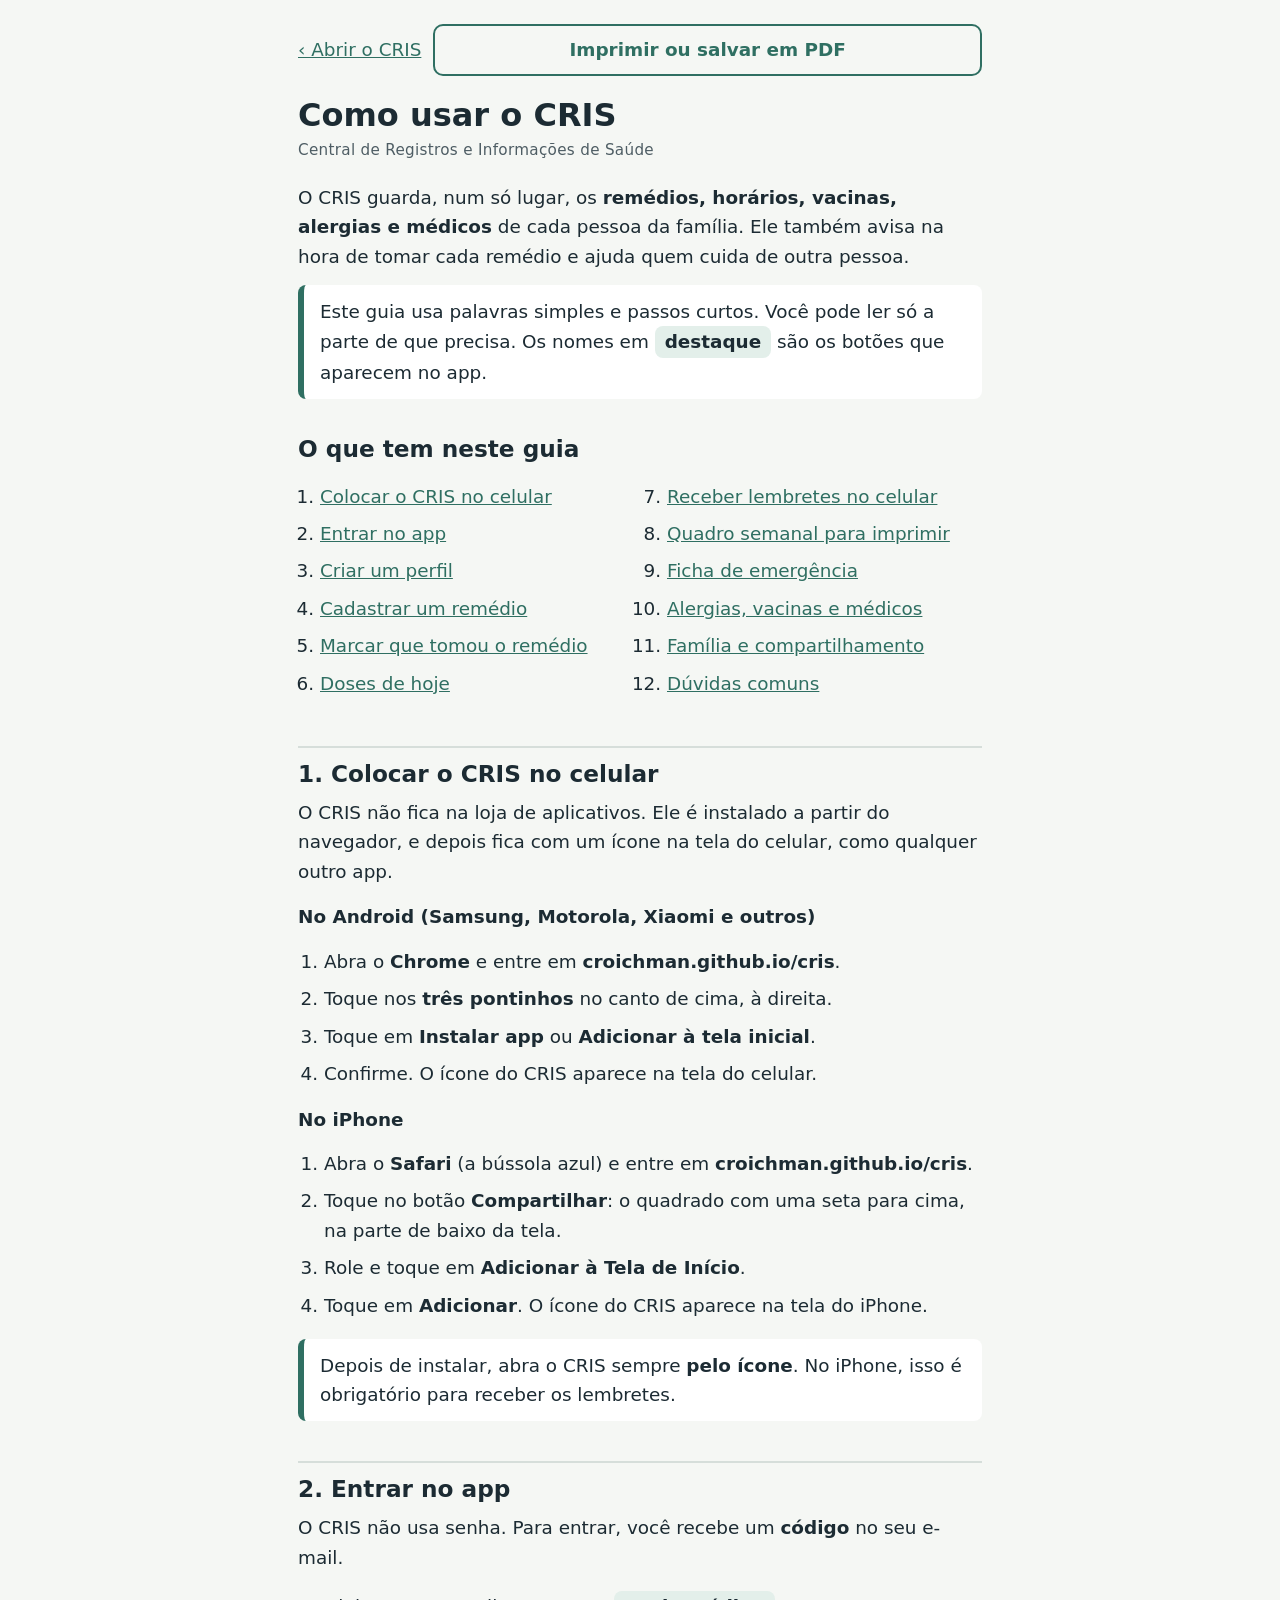
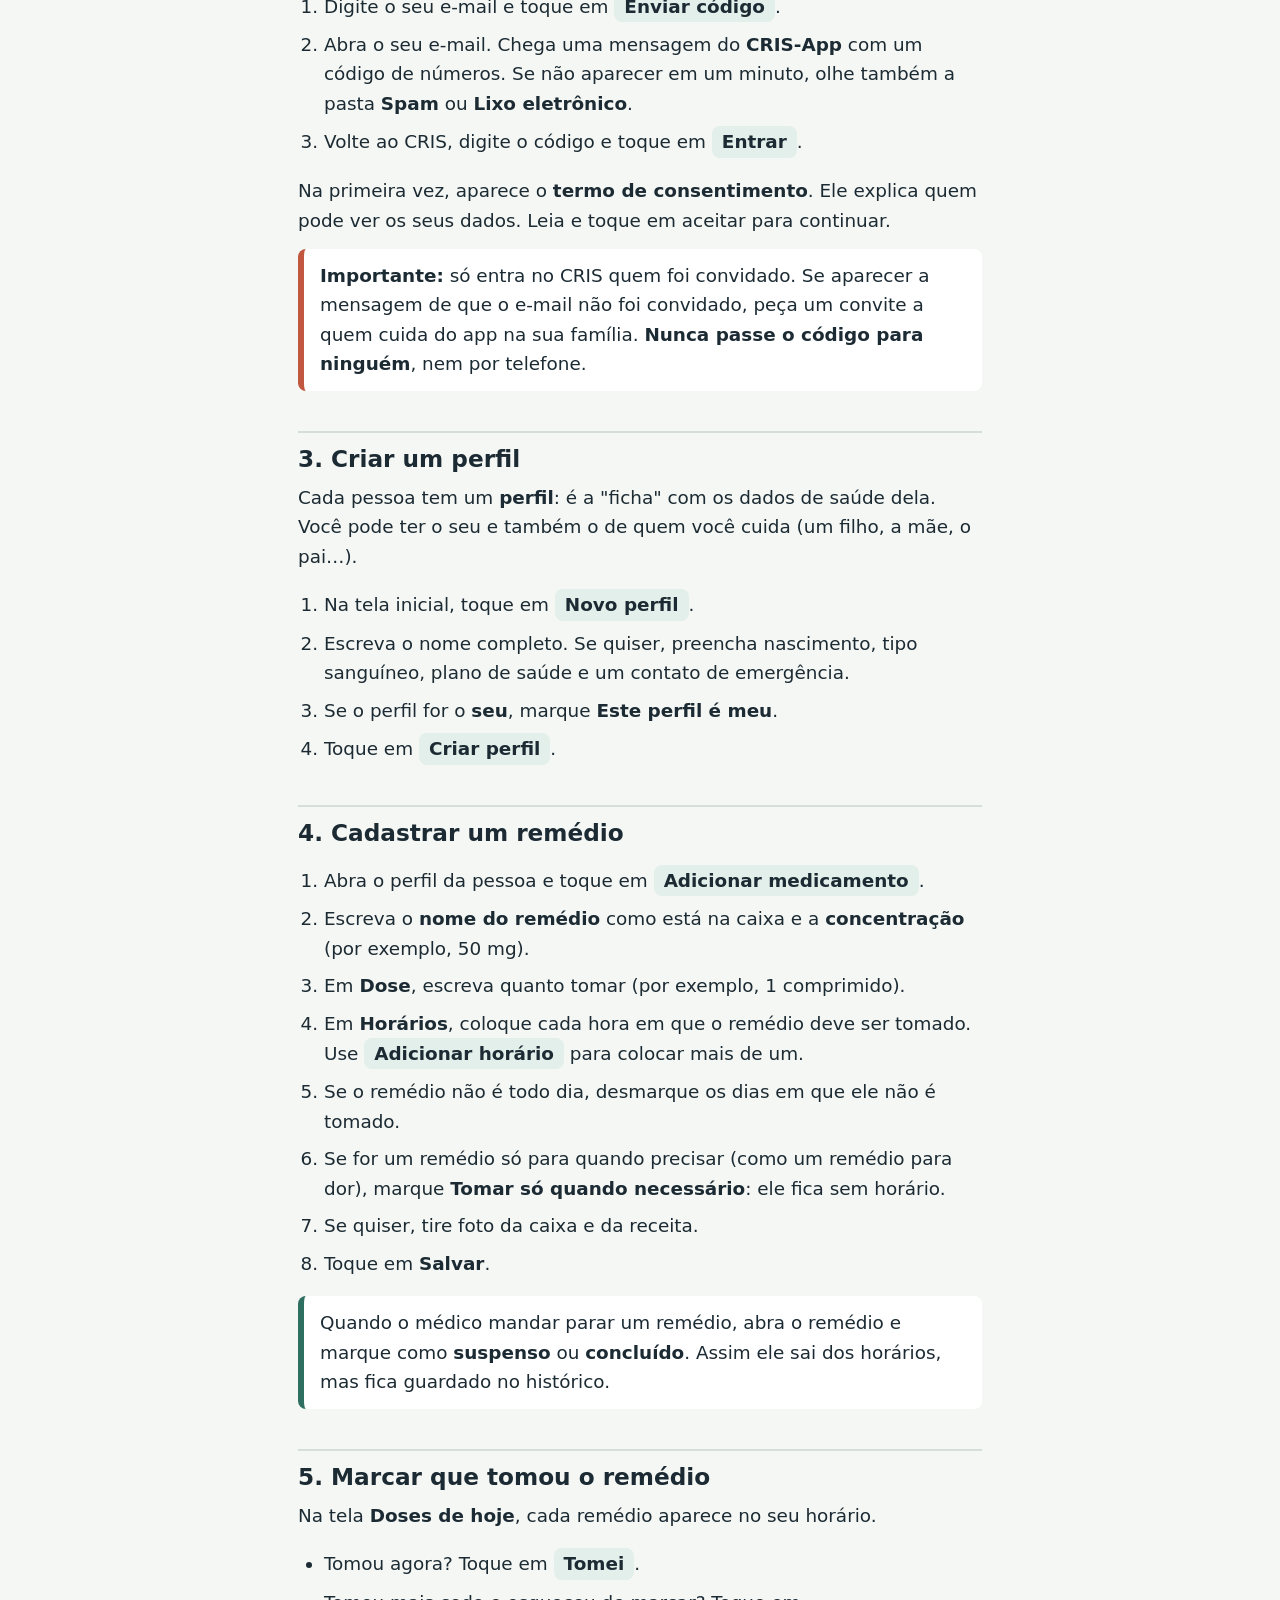
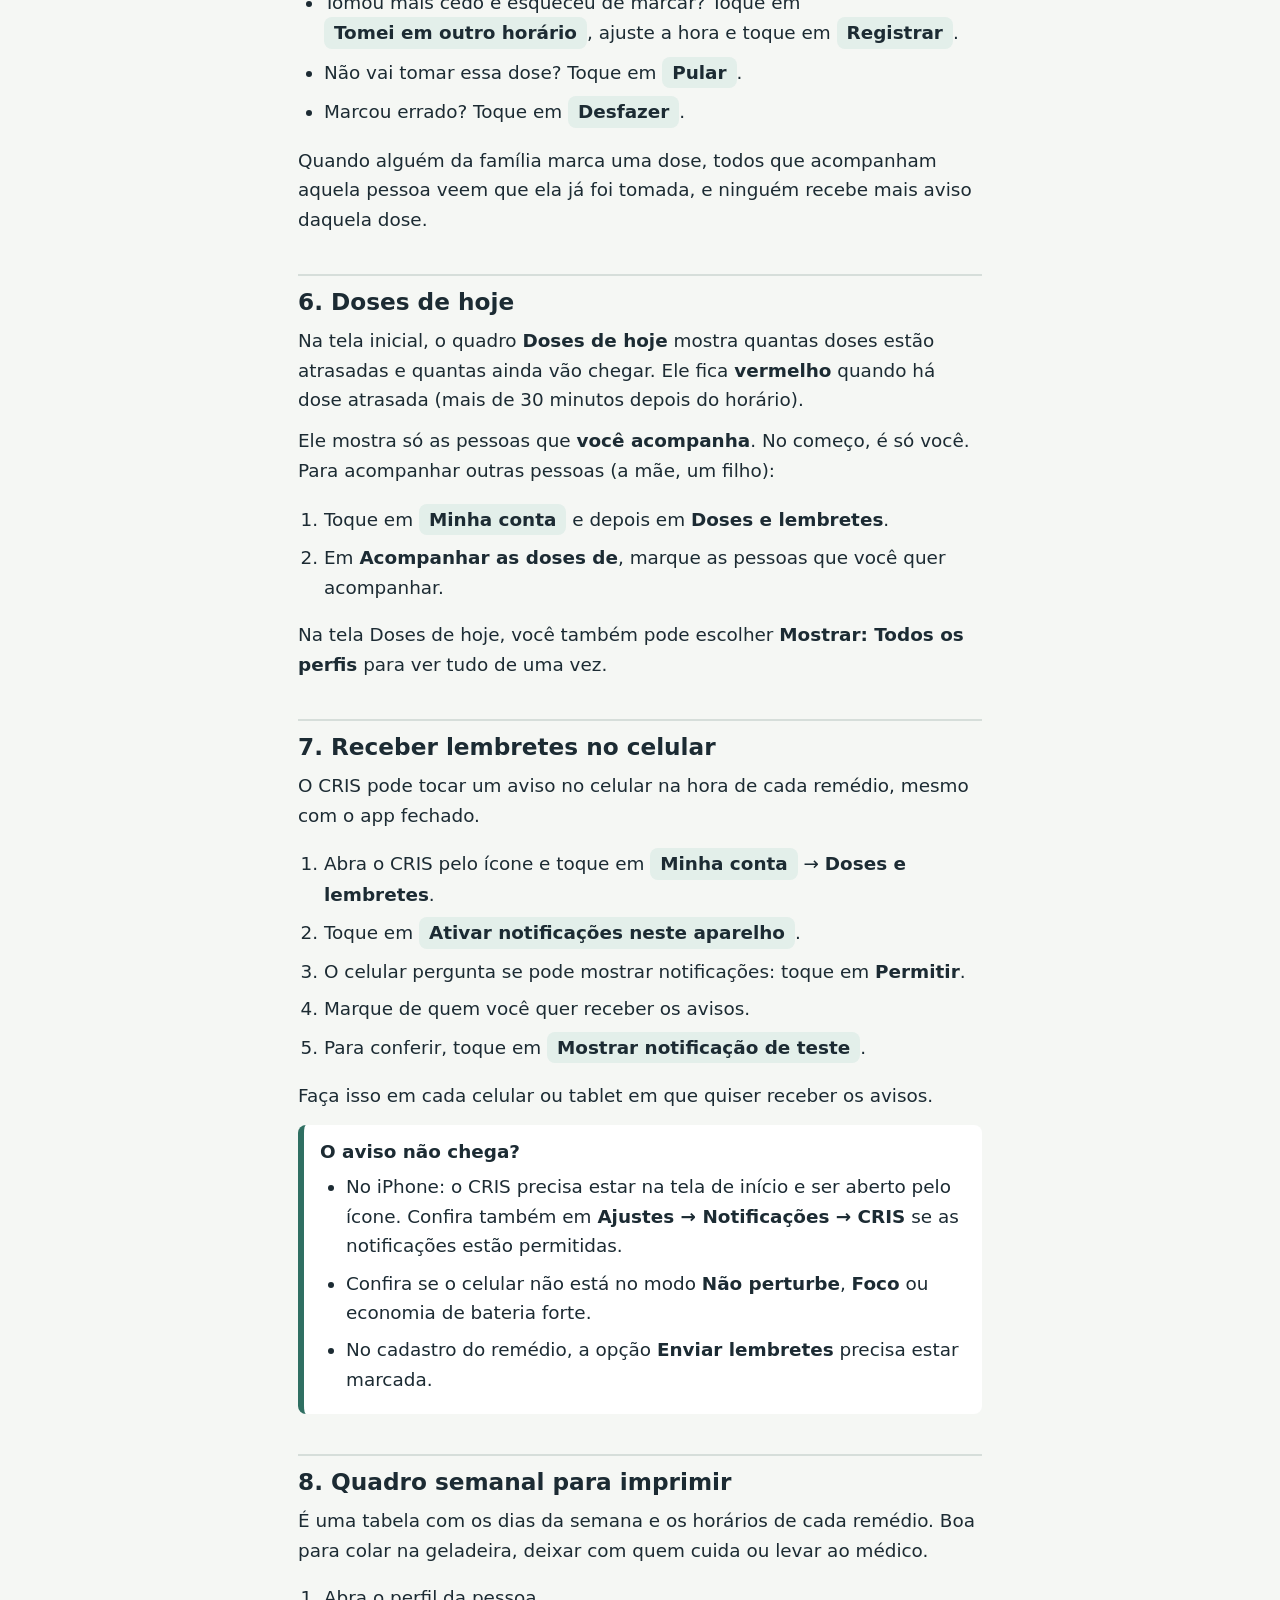
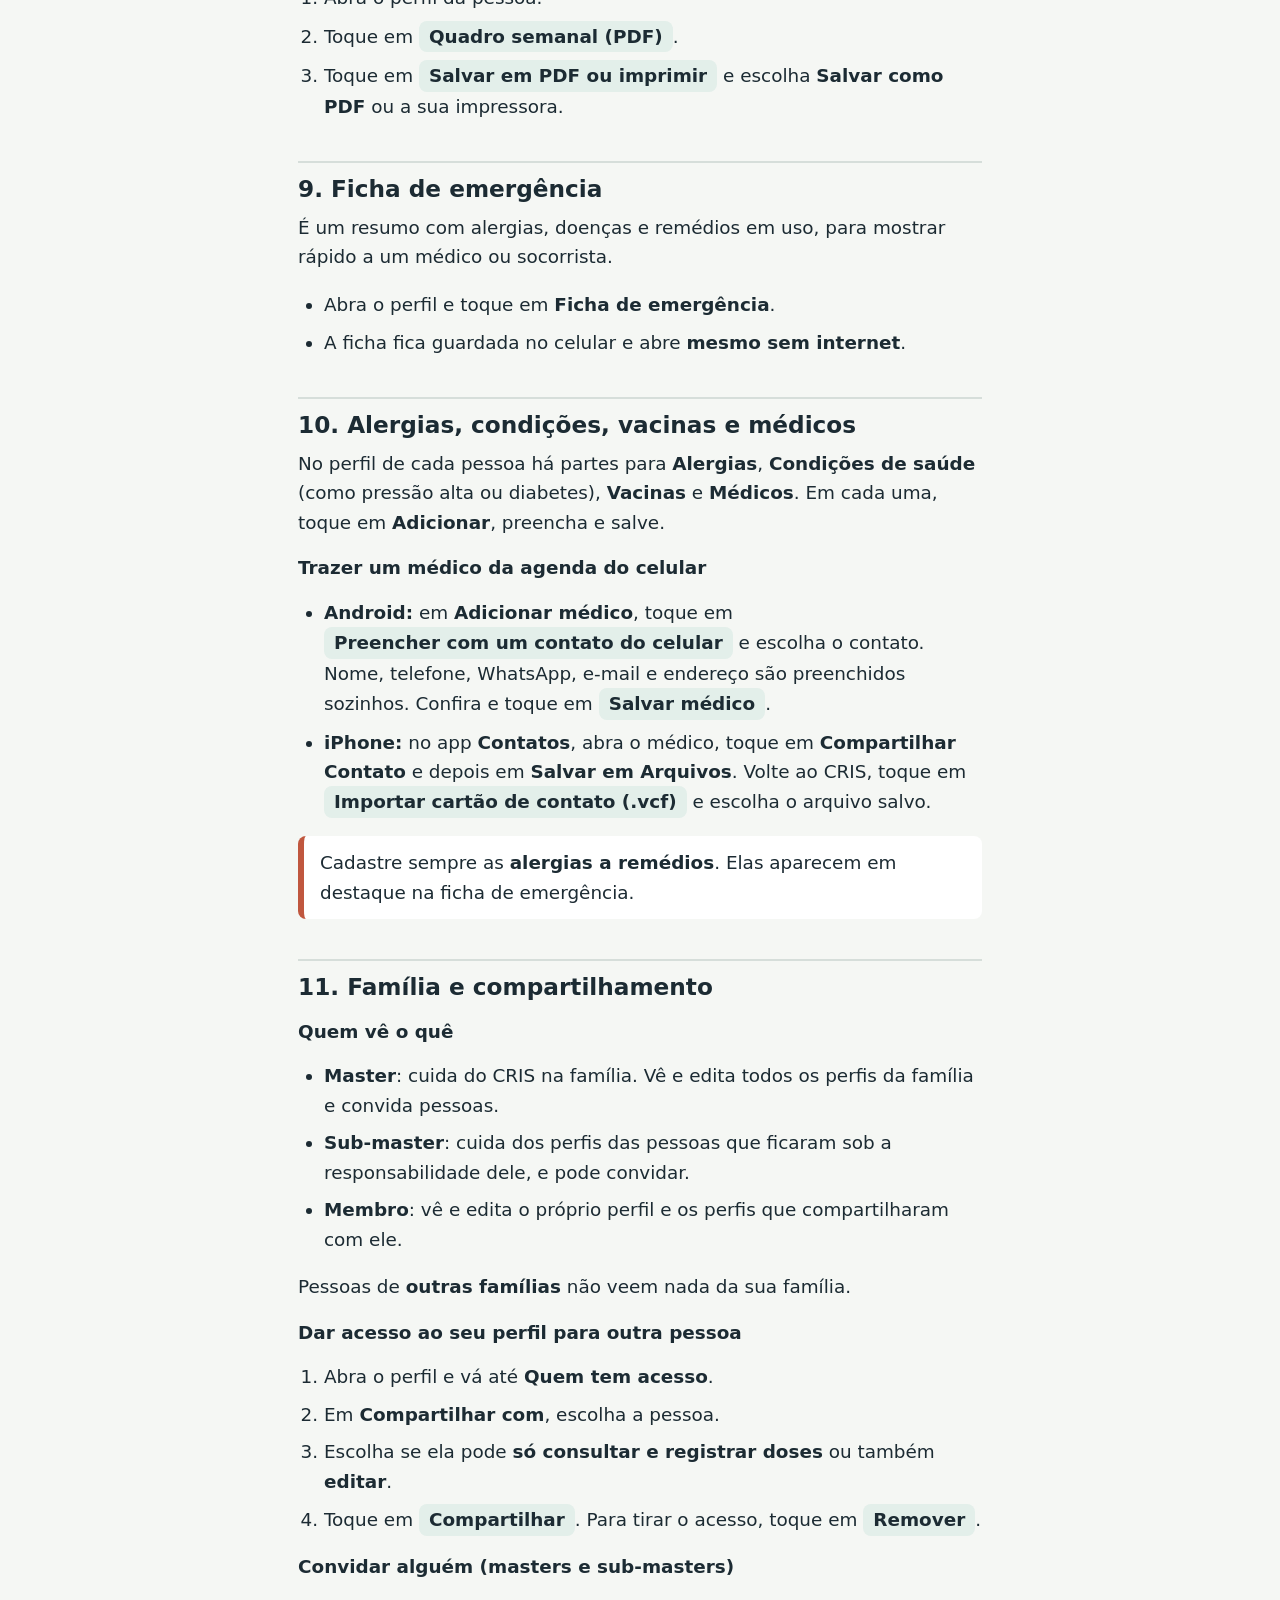
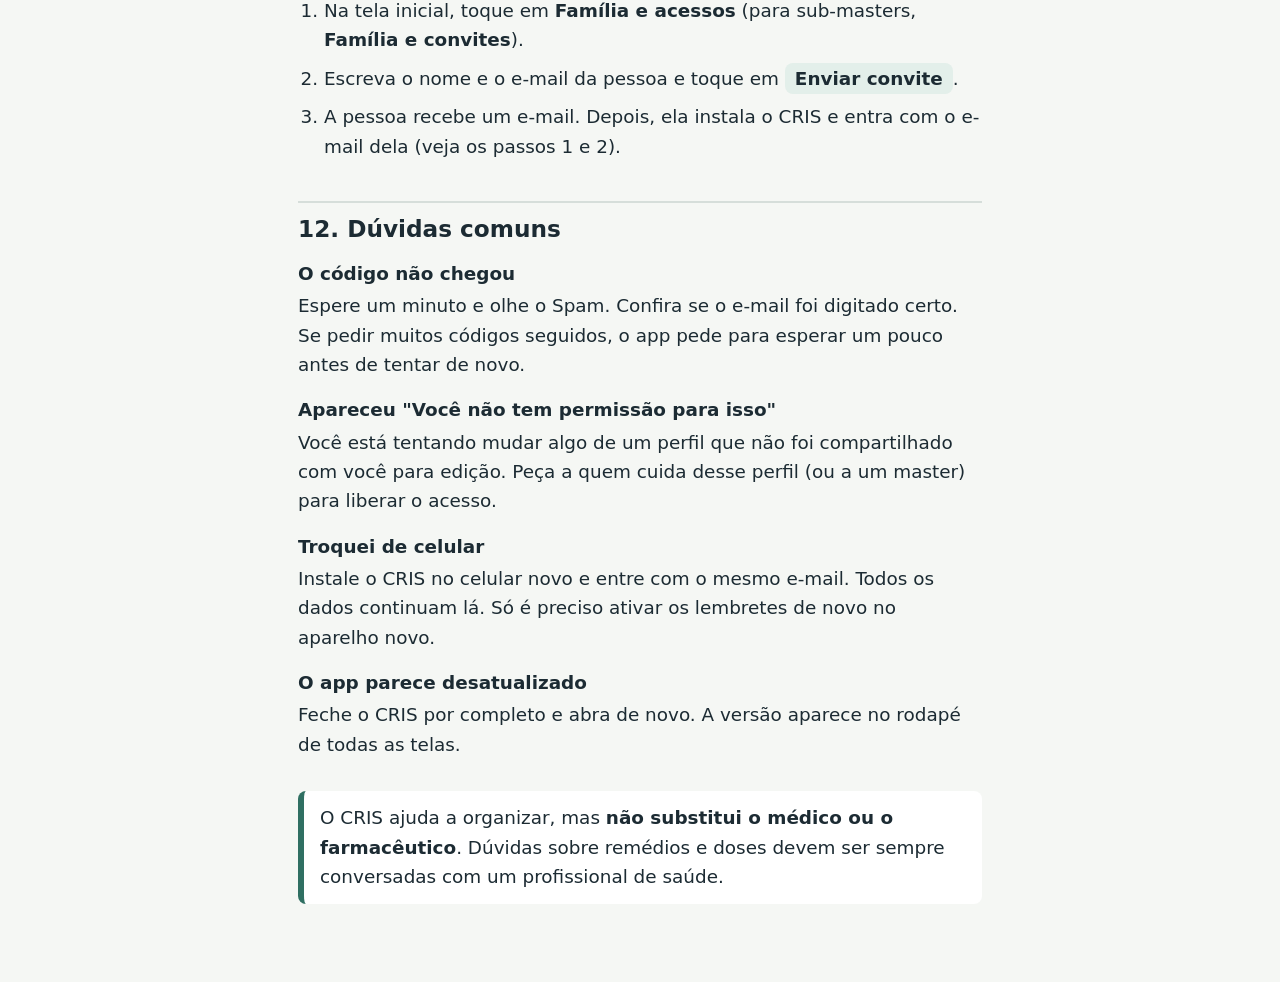
==== commit 604ed926: "0.12 Beta: preencher médico com contato do celular ou cartão .vcf Co-Authored-By: Claude Opus 5.5 <n" ====
--- a/ajuda.html
+++ b/ajuda.html
@@ -185,6 +185,15 @@
   <p>No perfil de cada pessoa há partes para <strong>Alergias</strong>, <strong>Condições de saúde</strong>
   (como pressão alta ou diabetes), <strong>Vacinas</strong> e <strong>Médicos</strong>.
   Em cada uma, toque em <strong>Adicionar</strong>, preencha e salve.</p>
+  <h3>Trazer um médico da agenda do celular</h3>
+  <ul>
+    <li><strong>Android:</strong> em <strong>Adicionar médico</strong>, toque em
+      <span class="botao-nome">Preencher com um contato do celular</span> e escolha o contato. Nome, telefone,
+      WhatsApp, e-mail e endereço são preenchidos sozinhos. Confira e toque em <span class="botao-nome">Salvar médico</span>.</li>
+    <li><strong>iPhone:</strong> no app <strong>Contatos</strong>, abra o médico, toque em <strong>Compartilhar Contato</strong>
+      e depois em <strong>Salvar em Arquivos</strong>. Volte ao CRIS, toque em
+      <span class="botao-nome">Importar cartão de contato (.vcf)</span> e escolha o arquivo salvo.</li>
+  </ul>
   <div class="dica atencao">Cadastre sempre as <strong>alergias a remédios</strong>. Elas aparecem em destaque na ficha de emergência.</div>
 
   <h2 id="familia">11. Família e compartilhamento</h2>
--- a/css/estilo.css
+++ b/css/estilo.css
@@ -774,3 +774,7 @@
 /* ---------- Acrônimo e "quem eu acompanho" ---------- */
 .acronimo { margin: -6px 0 12px; font-size: 0.95rem; letter-spacing: 0.02em; color: var(--tinta-suave); }
 .acompanho { margin: 0 0 12px; color: var(--tinta-suave); }
+
+/* ---------- Importar contato (médicos) ---------- */
+.importar-contato { display: grid; gap: 8px; margin-bottom: 20px; padding-bottom: 16px; border-bottom: 1px solid var(--linha); }
+.importar-contato label.botao { text-align: center; cursor: pointer; }
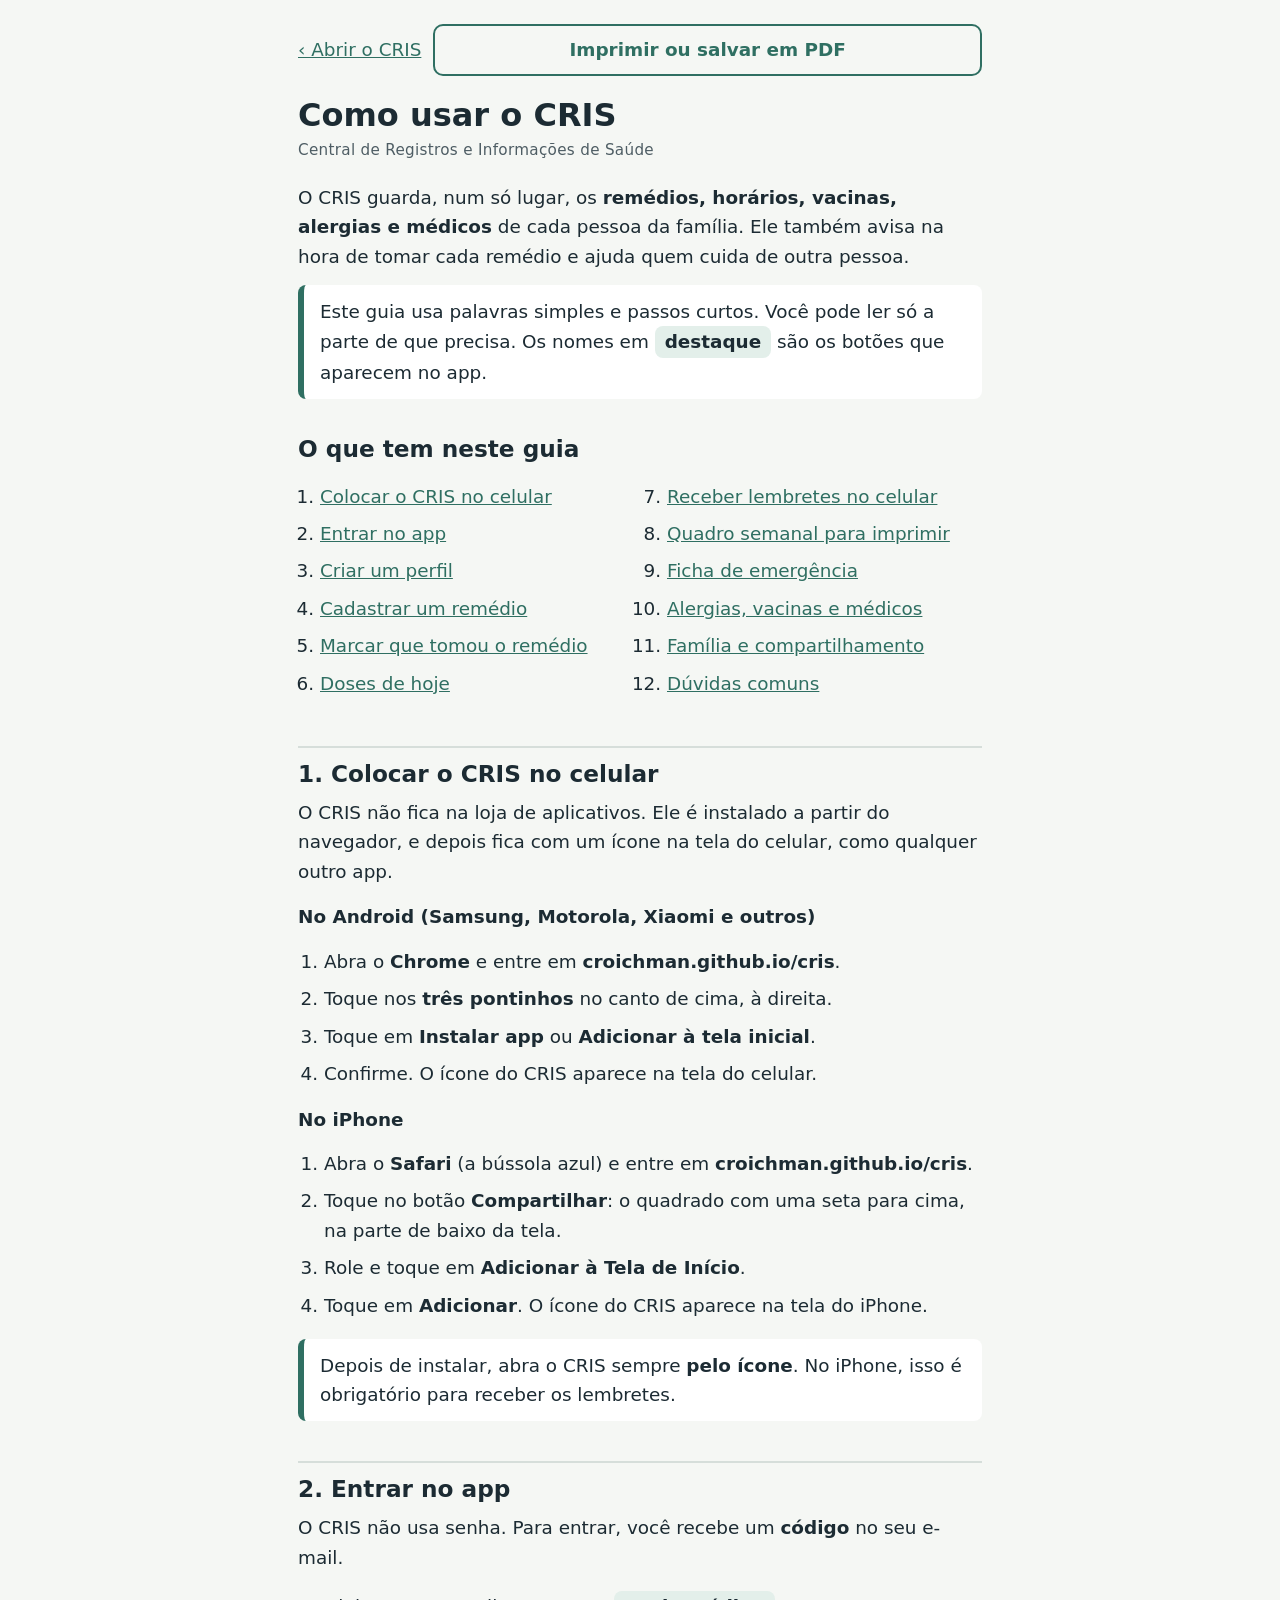
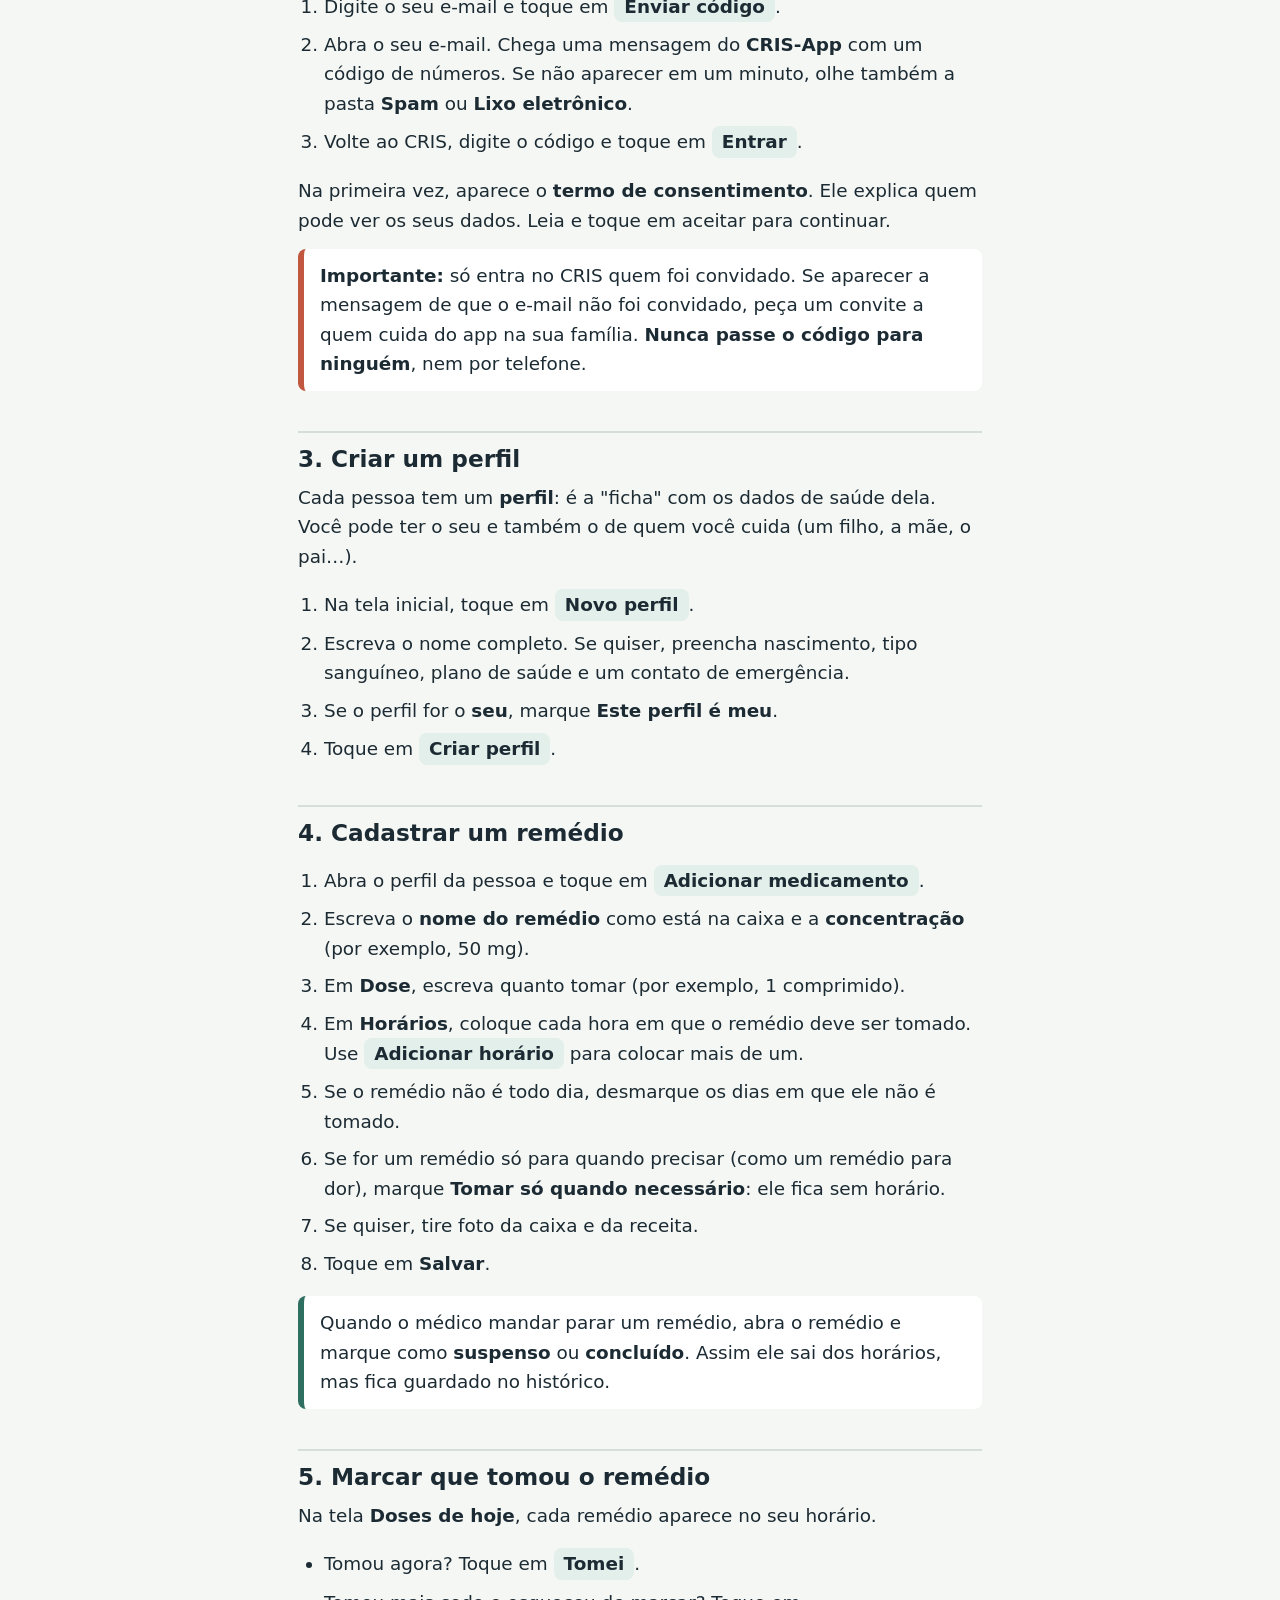
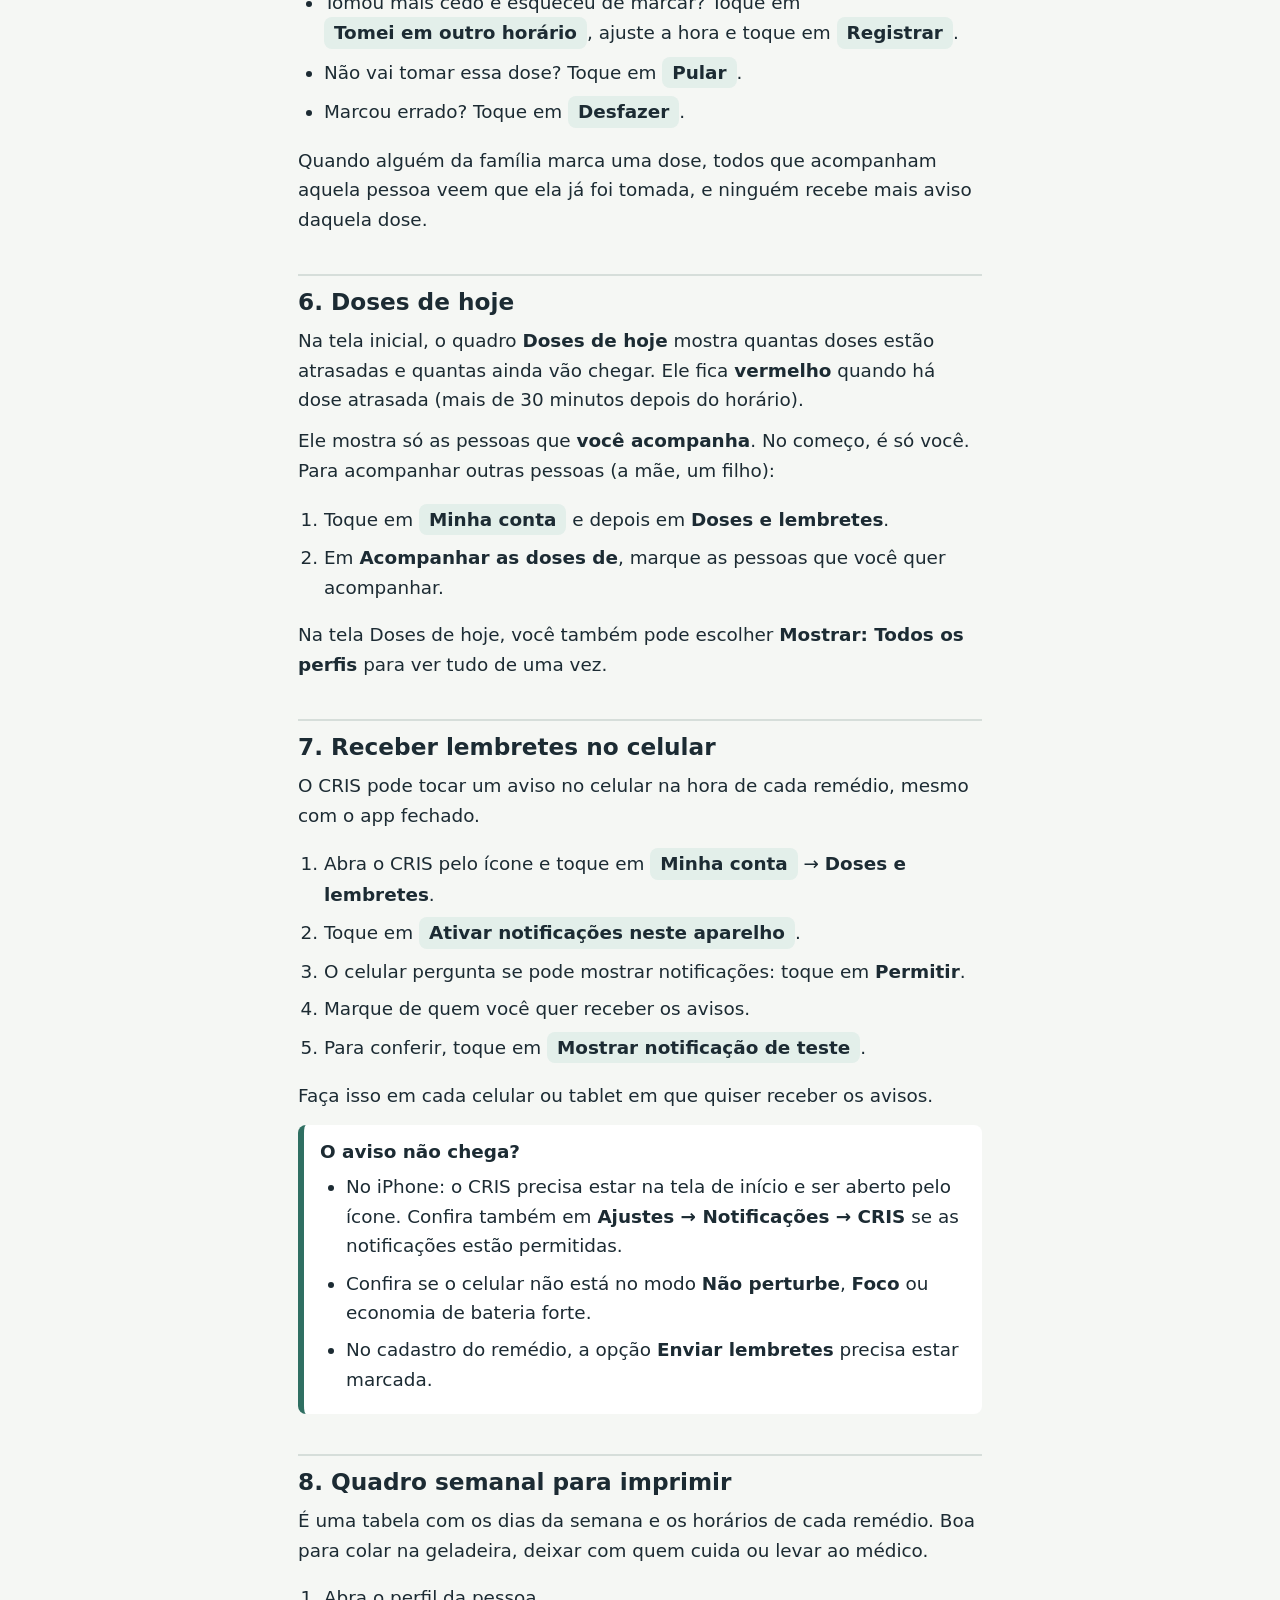
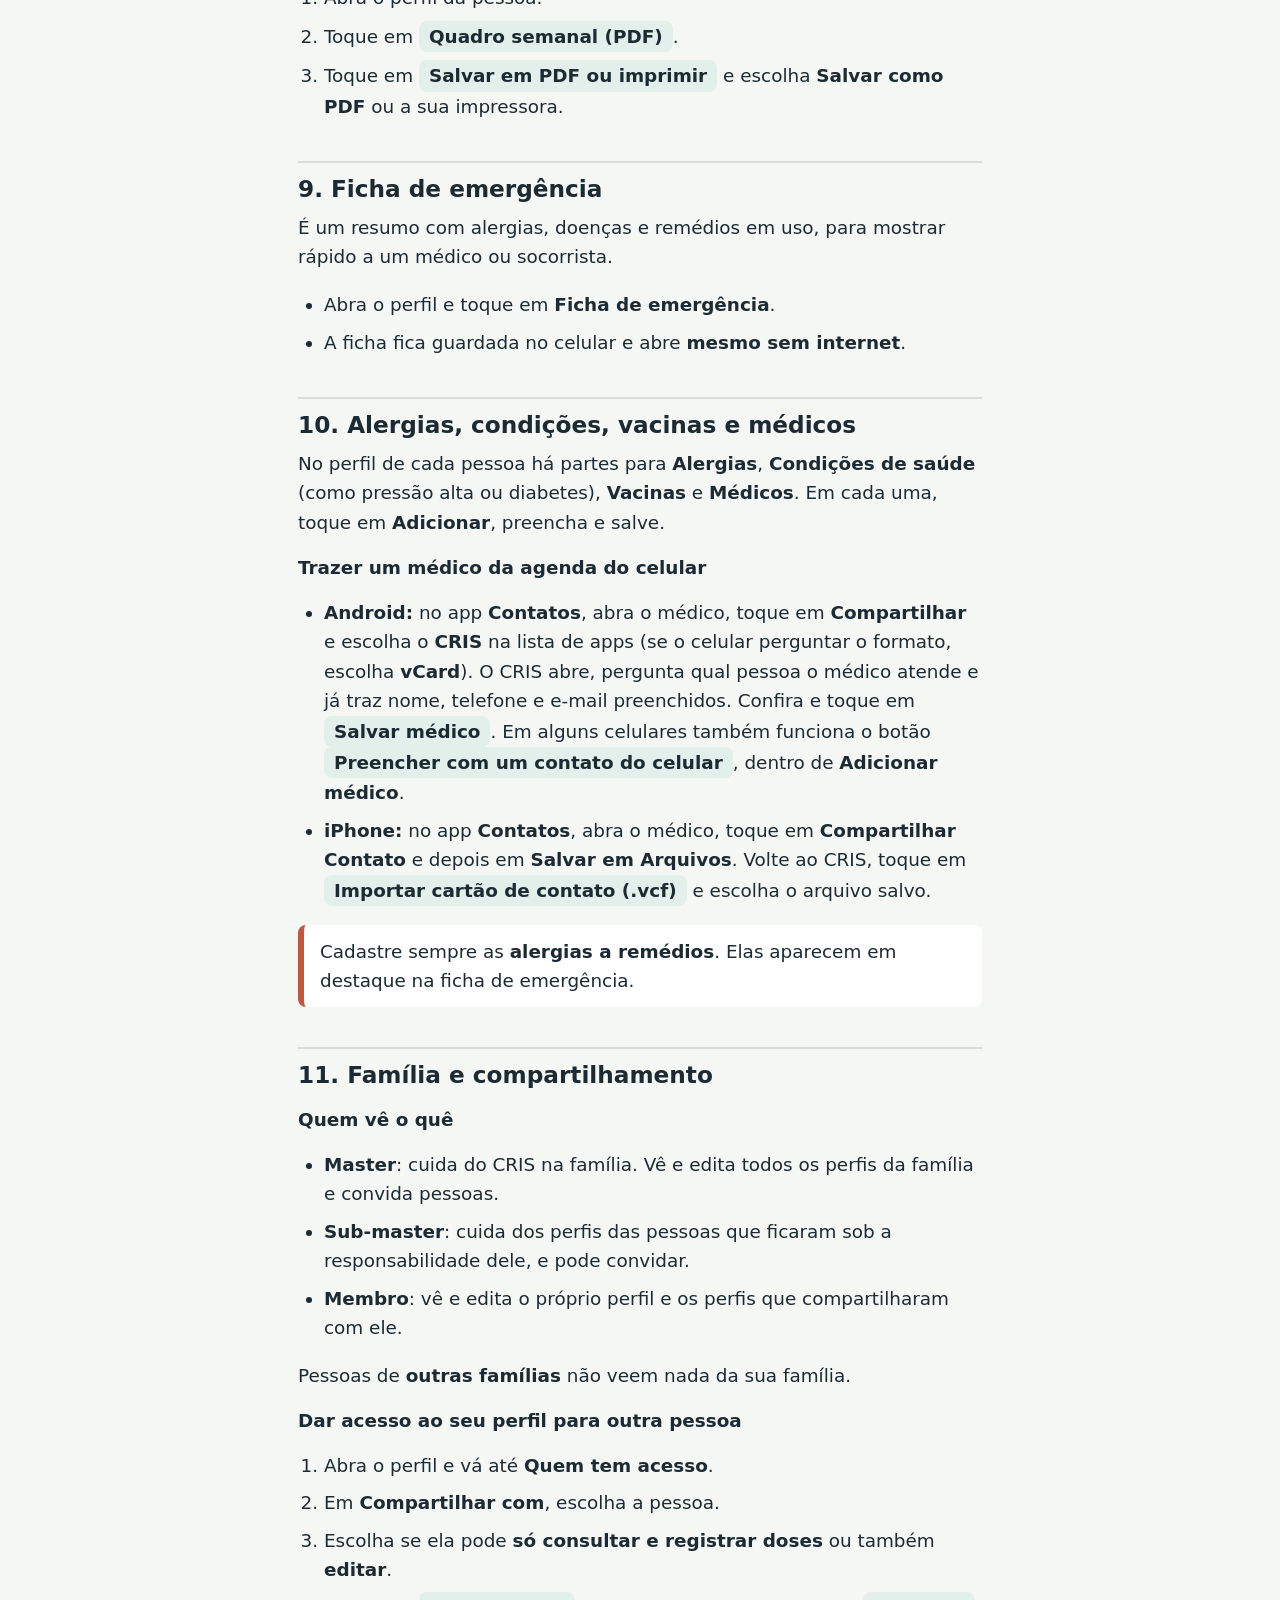
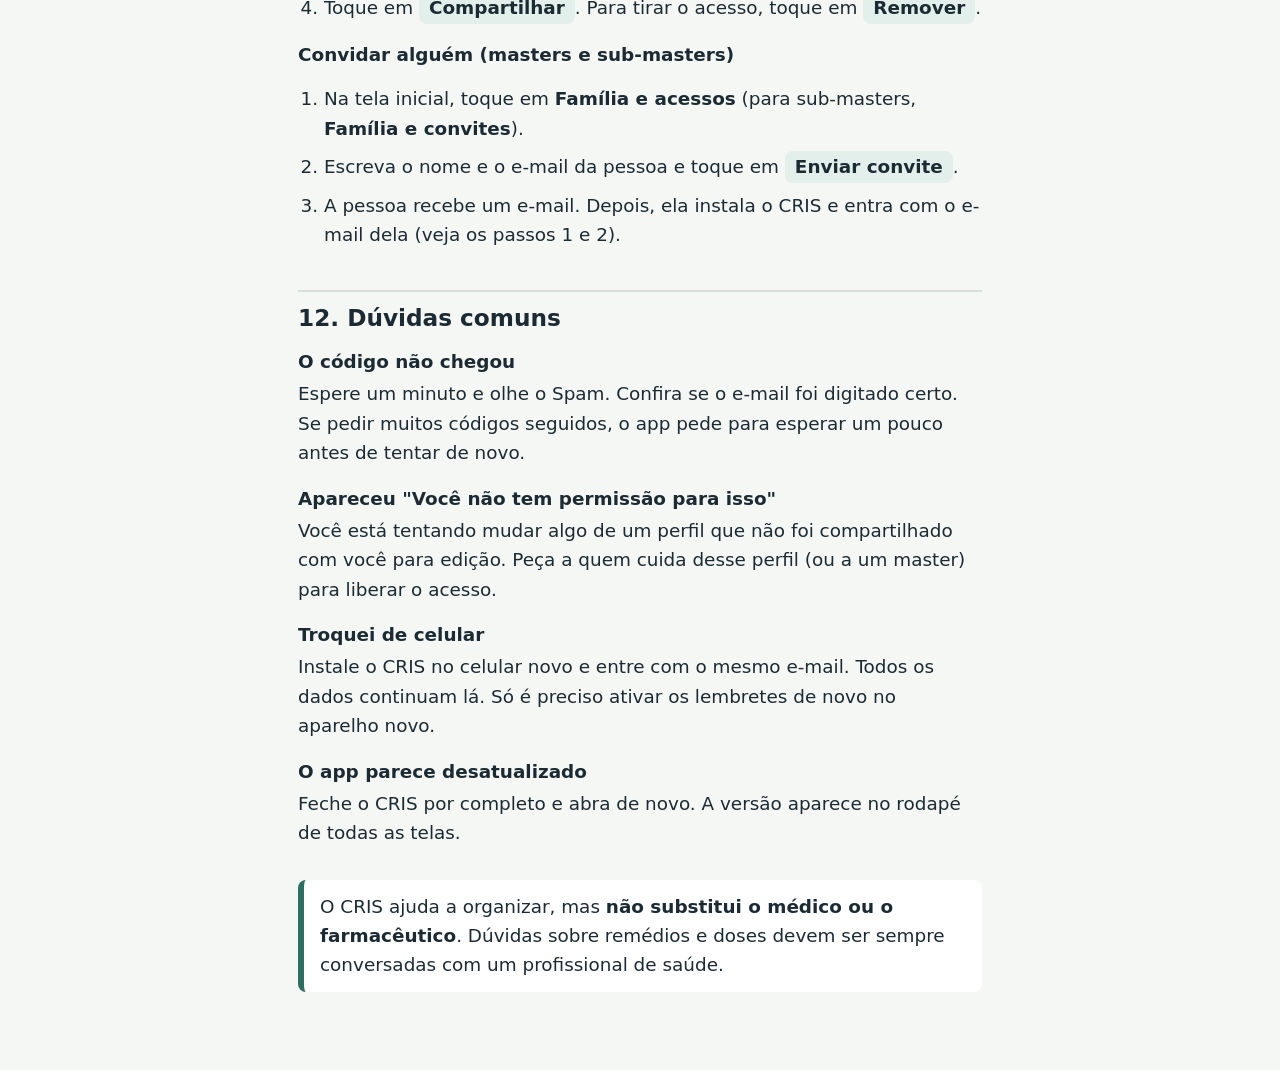
==== commit 0a5aa761: "0.16 Beta: receber contato pelo Compartilhar do Android (Web Share Target) Co-Authored-By: Claude Op" ====
--- a/ajuda.html
+++ b/ajuda.html
@@ -187,9 +187,11 @@
   Em cada uma, toque em <strong>Adicionar</strong>, preencha e salve.</p>
   <h3>Trazer um médico da agenda do celular</h3>
   <ul>
-    <li><strong>Android:</strong> em <strong>Adicionar médico</strong>, toque em
-      <span class="botao-nome">Preencher com um contato do celular</span> e escolha o contato. Nome, telefone,
-      WhatsApp, e-mail e endereço são preenchidos sozinhos. Confira e toque em <span class="botao-nome">Salvar médico</span>.</li>
+    <li><strong>Android:</strong> no app <strong>Contatos</strong>, abra o médico, toque em <strong>Compartilhar</strong>
+      e escolha o <strong>CRIS</strong> na lista de apps (se o celular perguntar o formato, escolha <strong>vCard</strong>).
+      O CRIS abre, pergunta qual pessoa o médico atende e já traz nome, telefone e e-mail preenchidos.
+      Confira e toque em <span class="botao-nome">Salvar médico</span>. Em alguns celulares também funciona o botão
+      <span class="botao-nome">Preencher com um contato do celular</span>, dentro de <strong>Adicionar médico</strong>.</li>
     <li><strong>iPhone:</strong> no app <strong>Contatos</strong>, abra o médico, toque em <strong>Compartilhar Contato</strong>
       e depois em <strong>Salvar em Arquivos</strong>. Volte ao CRIS, toque em
       <span class="botao-nome">Importar cartão de contato (.vcf)</span> e escolha o arquivo salvo.</li>
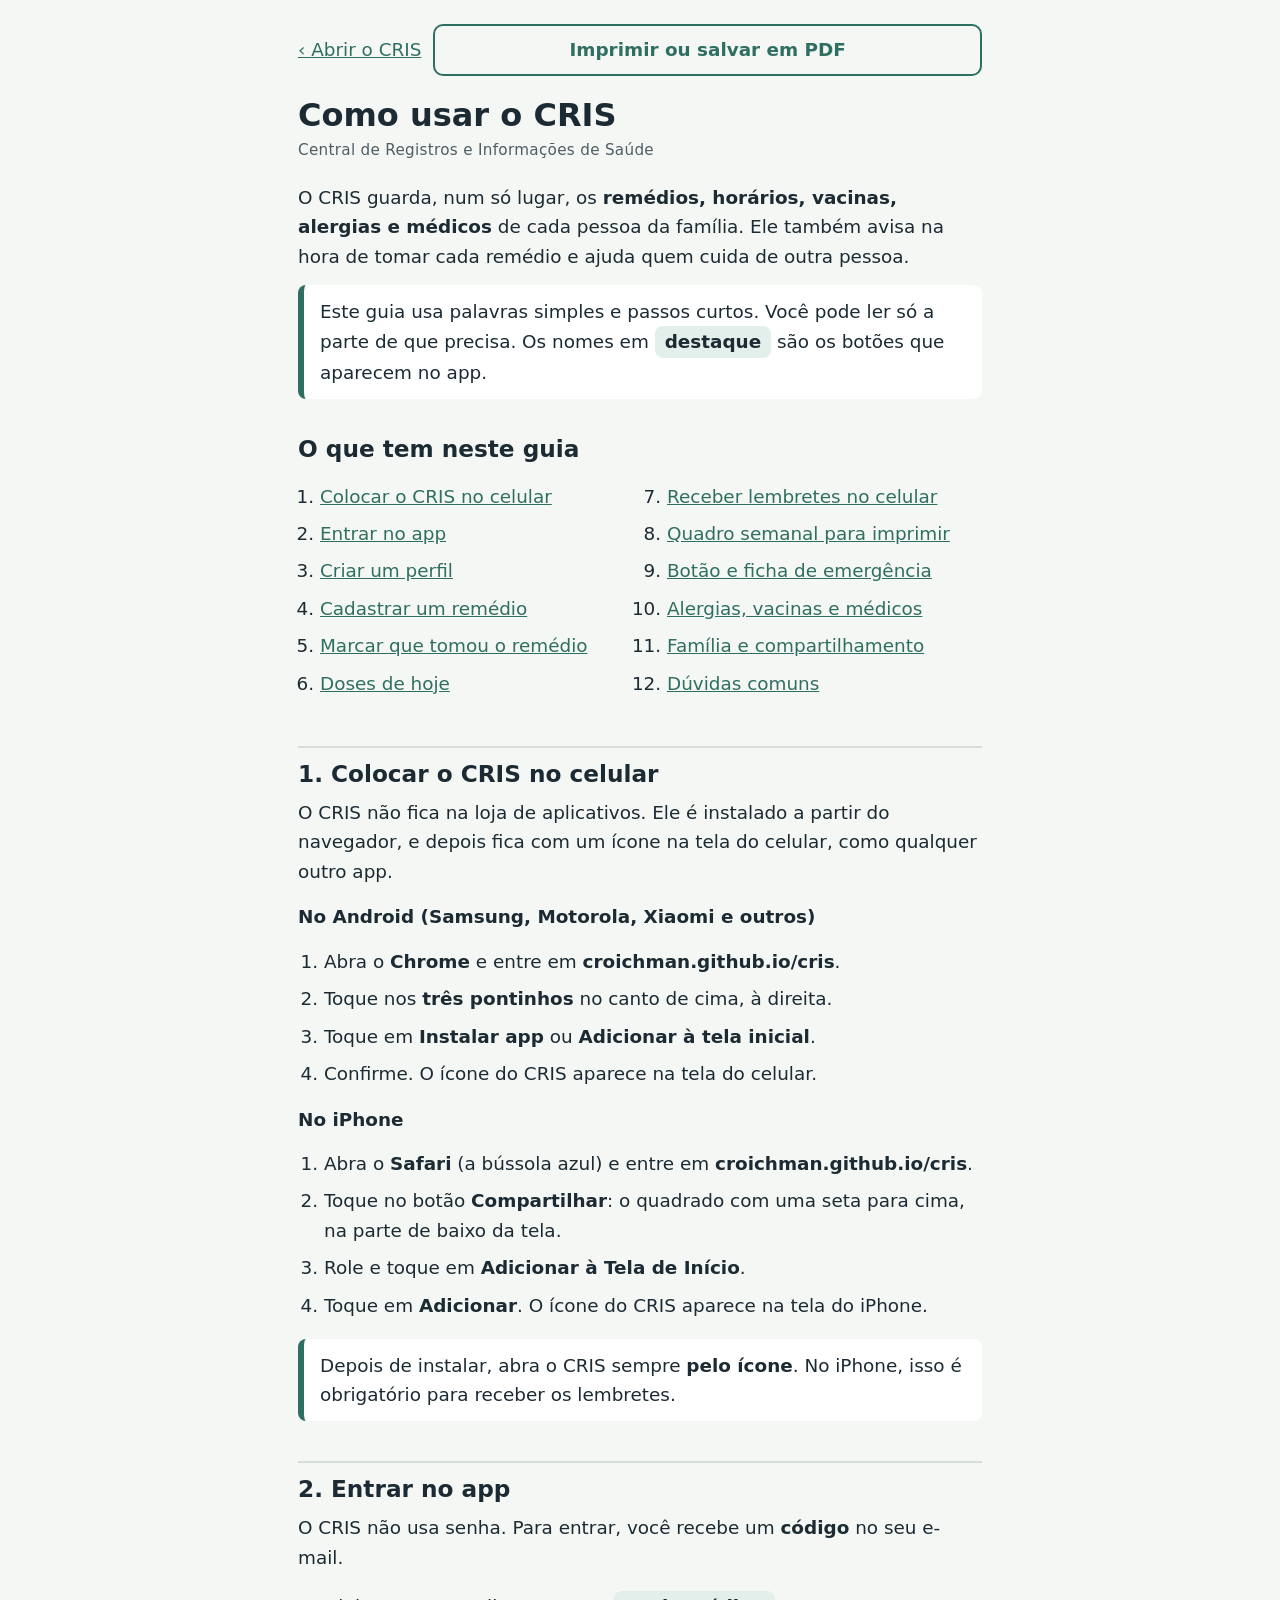
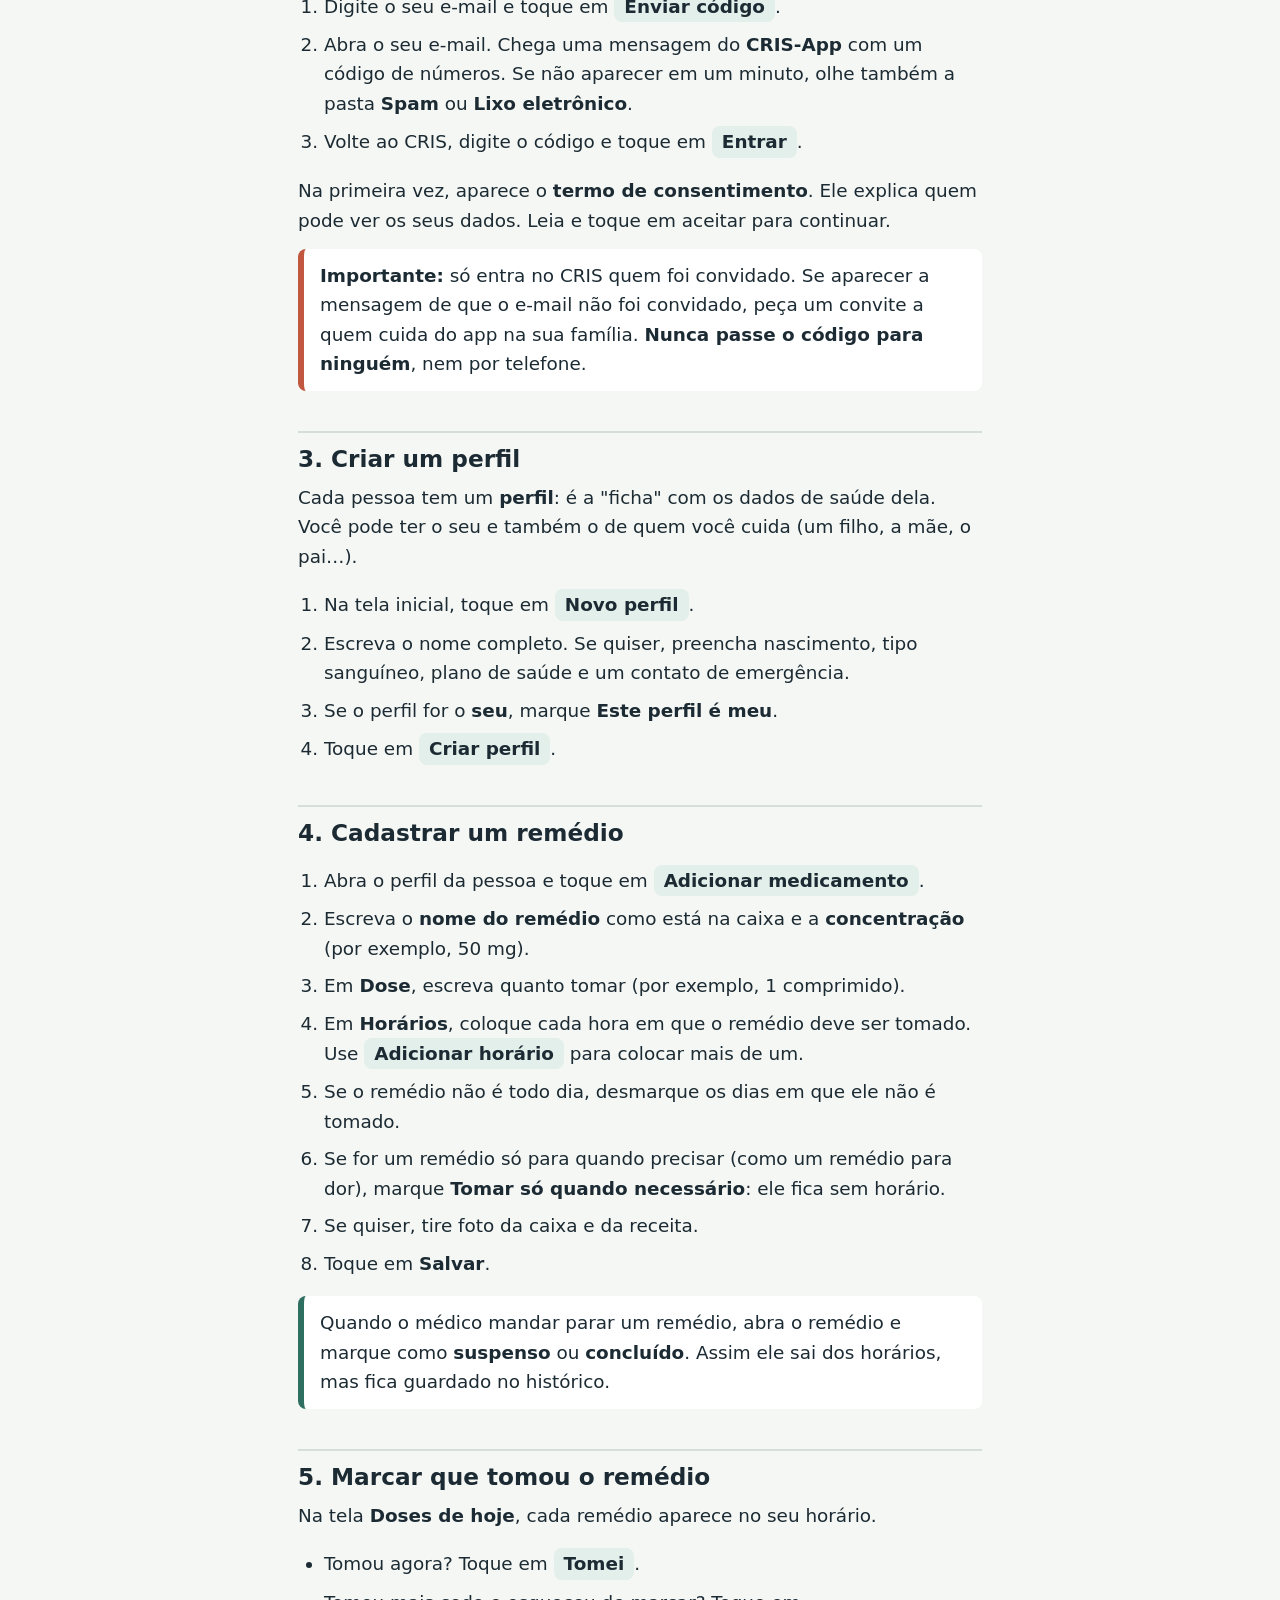
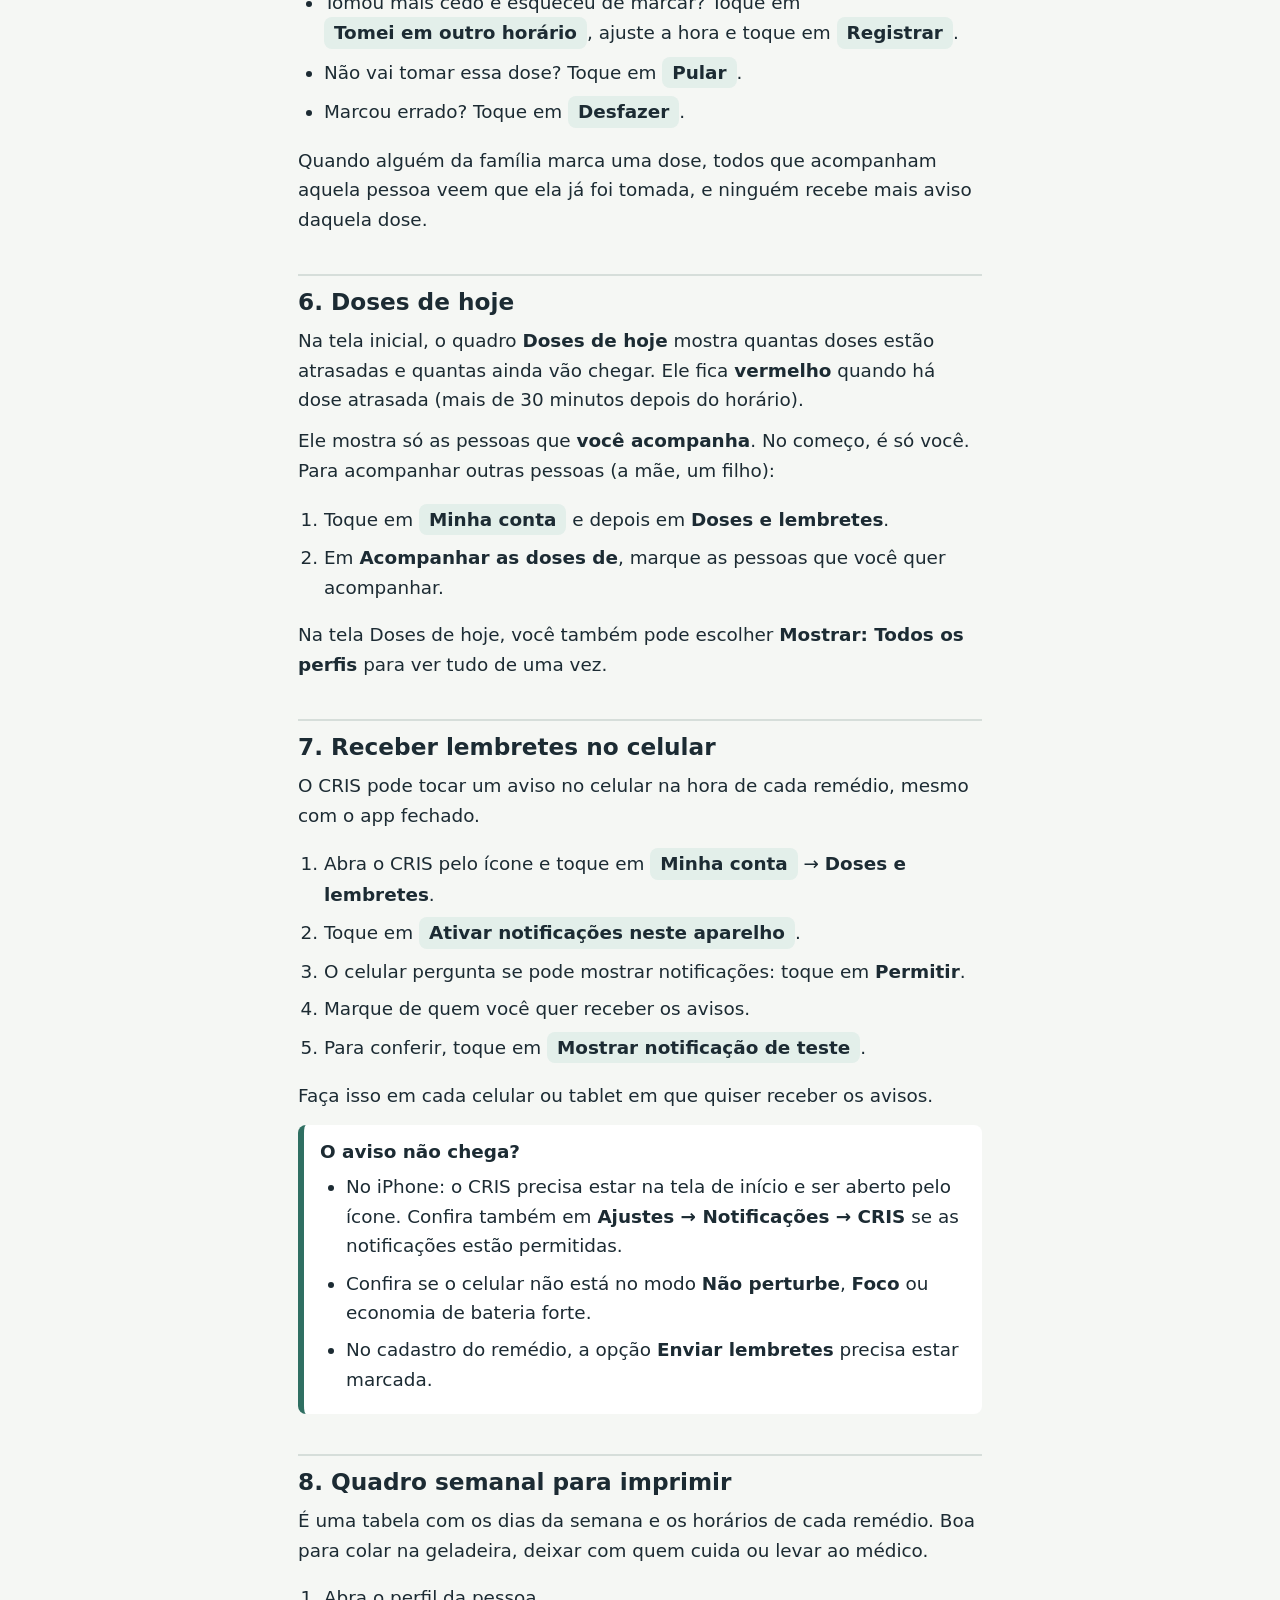
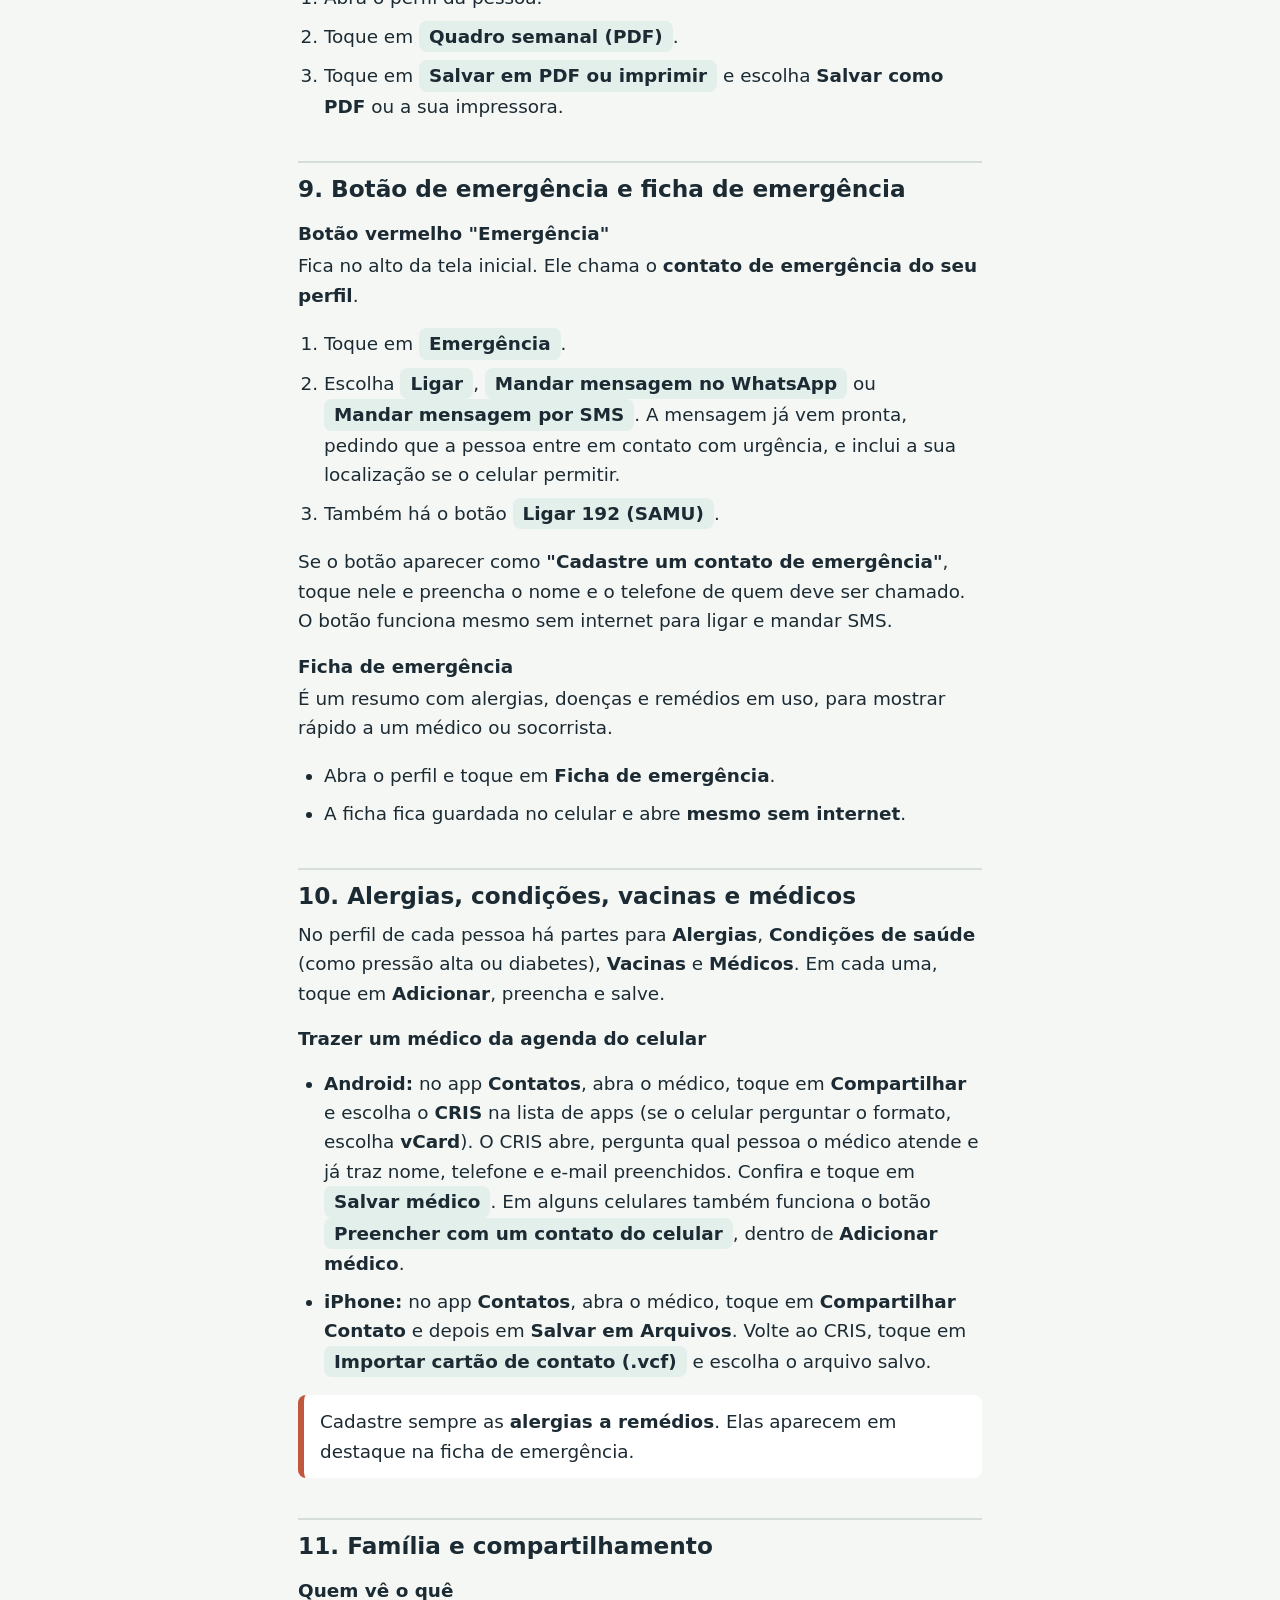
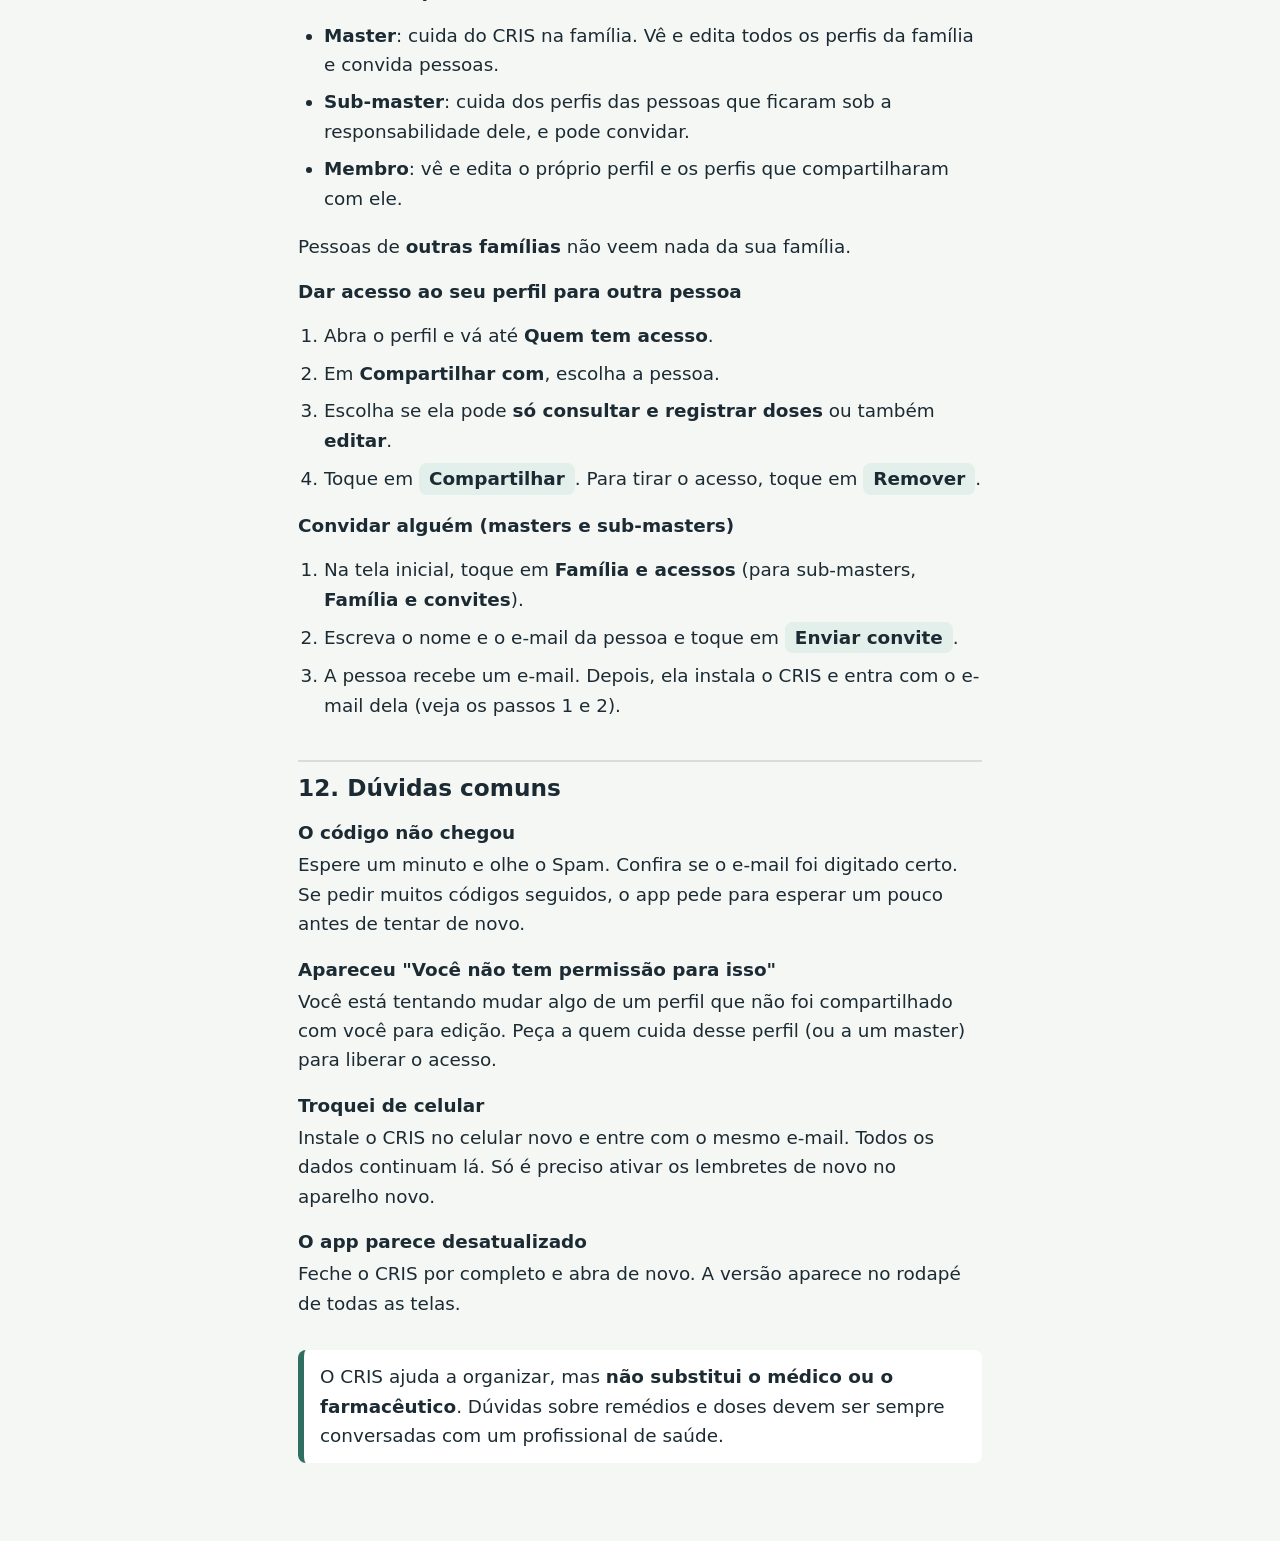
==== commit 03a4851e: "0.18 Beta: botão de emergência na tela inicial (ligar, WhatsApp, SMS com localização, 192) Co-Author" ====
--- a/ajuda.html
+++ b/ajuda.html
@@ -56,7 +56,7 @@
     <li><a href="#hoje">Doses de hoje</a></li>
     <li><a href="#lembretes">Receber lembretes no celular</a></li>
     <li><a href="#quadro">Quadro semanal para imprimir</a></li>
-    <li><a href="#emergencia">Ficha de emergência</a></li>
+    <li><a href="#emergencia">Botão e ficha de emergência</a></li>
     <li><a href="#saude">Alergias, vacinas e médicos</a></li>
     <li><a href="#familia">Família e compartilhamento</a></li>
     <li><a href="#duvidas">Dúvidas comuns</a></li>
@@ -174,7 +174,19 @@
     <li>Toque em <span class="botao-nome">Salvar em PDF ou imprimir</span> e escolha <strong>Salvar como PDF</strong> ou a sua impressora.</li>
   </ol>
 
-  <h2 id="emergencia">9. Ficha de emergência</h2>
+  <h2 id="emergencia">9. Botão de emergência e ficha de emergência</h2>
+  <h3>Botão vermelho "Emergência"</h3>
+  <p>Fica no alto da tela inicial. Ele chama o <strong>contato de emergência do seu perfil</strong>.</p>
+  <ol>
+    <li>Toque em <span class="botao-nome">Emergência</span>.</li>
+    <li>Escolha <span class="botao-nome">Ligar</span>, <span class="botao-nome">Mandar mensagem no WhatsApp</span>
+      ou <span class="botao-nome">Mandar mensagem por SMS</span>. A mensagem já vem pronta, pedindo que a pessoa
+      entre em contato com urgência, e inclui a sua localização se o celular permitir.</li>
+    <li>Também há o botão <span class="botao-nome">Ligar 192 (SAMU)</span>.</li>
+  </ol>
+  <p>Se o botão aparecer como <strong>"Cadastre um contato de emergência"</strong>, toque nele e preencha o nome e o
+  telefone de quem deve ser chamado. O botão funciona mesmo sem internet para ligar e mandar SMS.</p>
+  <h3>Ficha de emergência</h3>
   <p>É um resumo com alergias, doenças e remédios em uso, para mostrar rápido a um médico ou socorrista.</p>
   <ul>
     <li>Abra o perfil e toque em <strong>Ficha de emergência</strong>.</li>
--- a/css/estilo.css
+++ b/css/estilo.css
@@ -778,3 +778,25 @@
 /* ---------- Importar contato (médicos) ---------- */
 .importar-contato { display: grid; gap: 8px; margin-bottom: 20px; padding-bottom: 16px; border-bottom: 1px solid var(--linha); }
 .importar-contato label.botao { text-align: center; cursor: pointer; }
+
+/* ---------- Botão de emergência ---------- */
+.botao-sos {
+  display: flex; align-items: center; gap: 16px; width: 100%;
+  margin: 0 0 16px; padding: 16px 18px; min-height: 76px;
+  border: 0; border-radius: var(--raio); cursor: pointer; text-align: left; text-decoration: none;
+  font: inherit; font-size: 1.1rem; line-height: 1.3;
+  background: #B3261E; color: #fff;
+  box-shadow: 0 2px 6px rgba(0, 0, 0, 0.18);
+}
+.botao-sos:active { transform: scale(0.98); }
+.botao-sos strong { font-size: 1.25rem; }
+.botao-sos .sos-detalhe { opacity: 0.92; font-size: 0.95rem; }
+.botao-sos .sos-icone {
+  flex: none; display: grid; place-items: center; width: 52px; height: 52px; border-radius: 50%;
+  background: #fff; color: #B3261E; font-weight: 800; letter-spacing: 0.04em; font-size: 0.95rem;
+}
+.botao-sos.sem-contato { background: var(--alerta-fundo); color: var(--alerta); box-shadow: none; border: 2px dashed var(--alerta); }
+.botao-sos.sem-contato .sos-icone { background: var(--alerta); color: var(--alerta-fundo); }
+.janela-sos .sos-opcoes { display: grid; gap: 10px; }
+.janela-sos .sos-opcoes .botao { text-align: center; }
+.botao.sos-ligar { background: #B3261E; color: #fff; border-color: #B3261E; font-size: 1.15rem; min-height: 56px; }
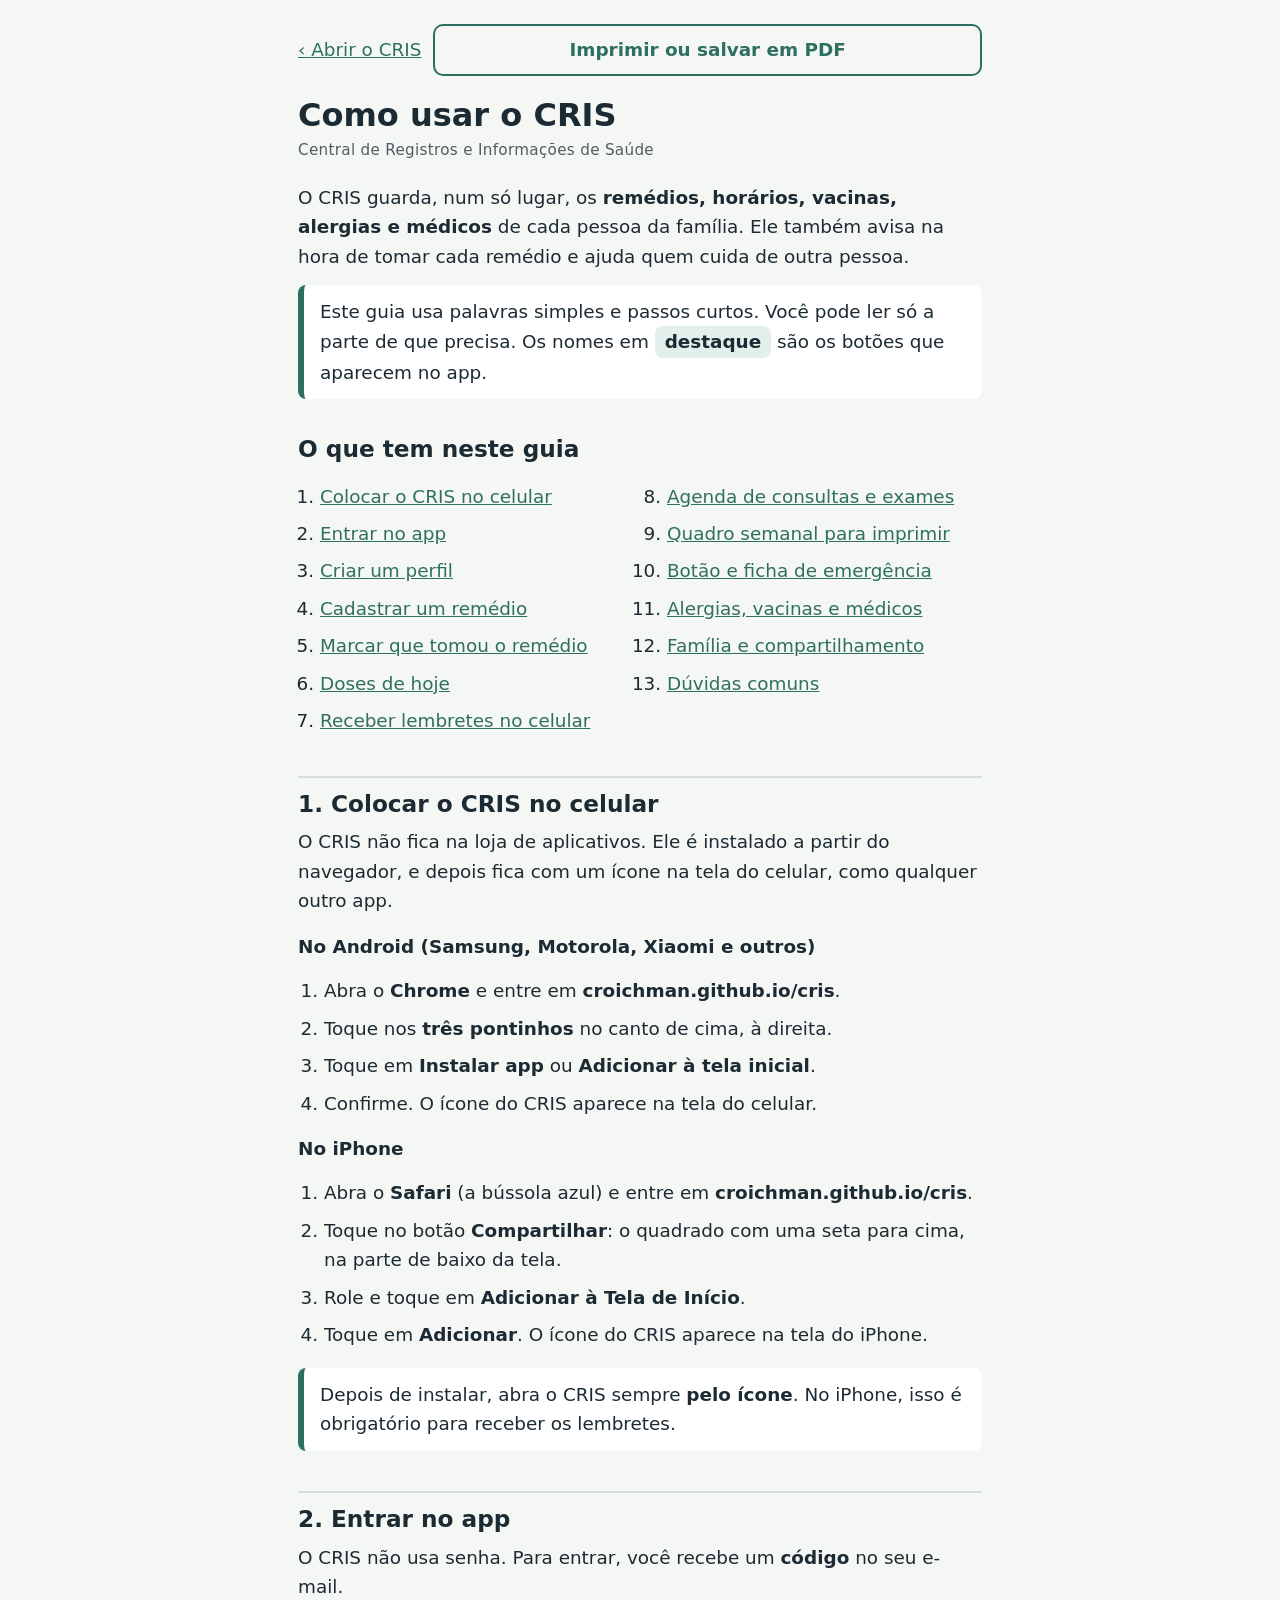
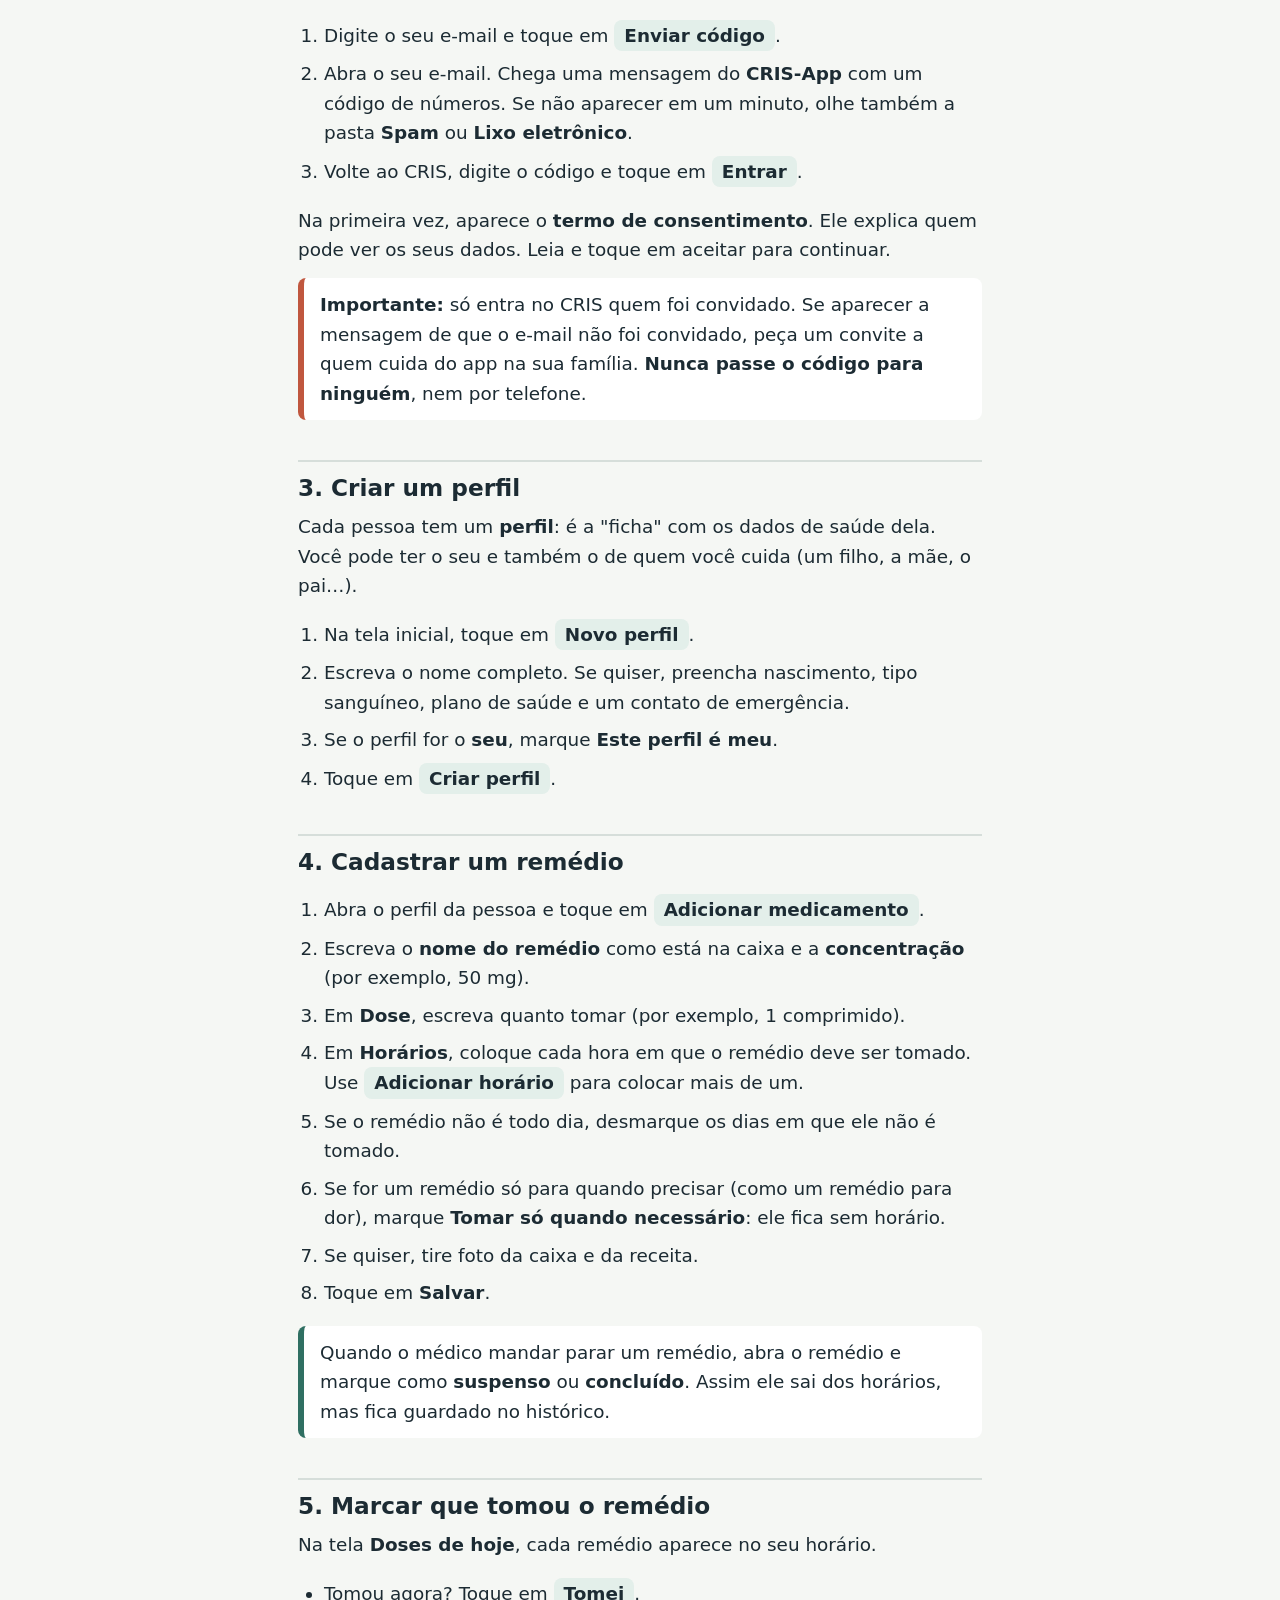
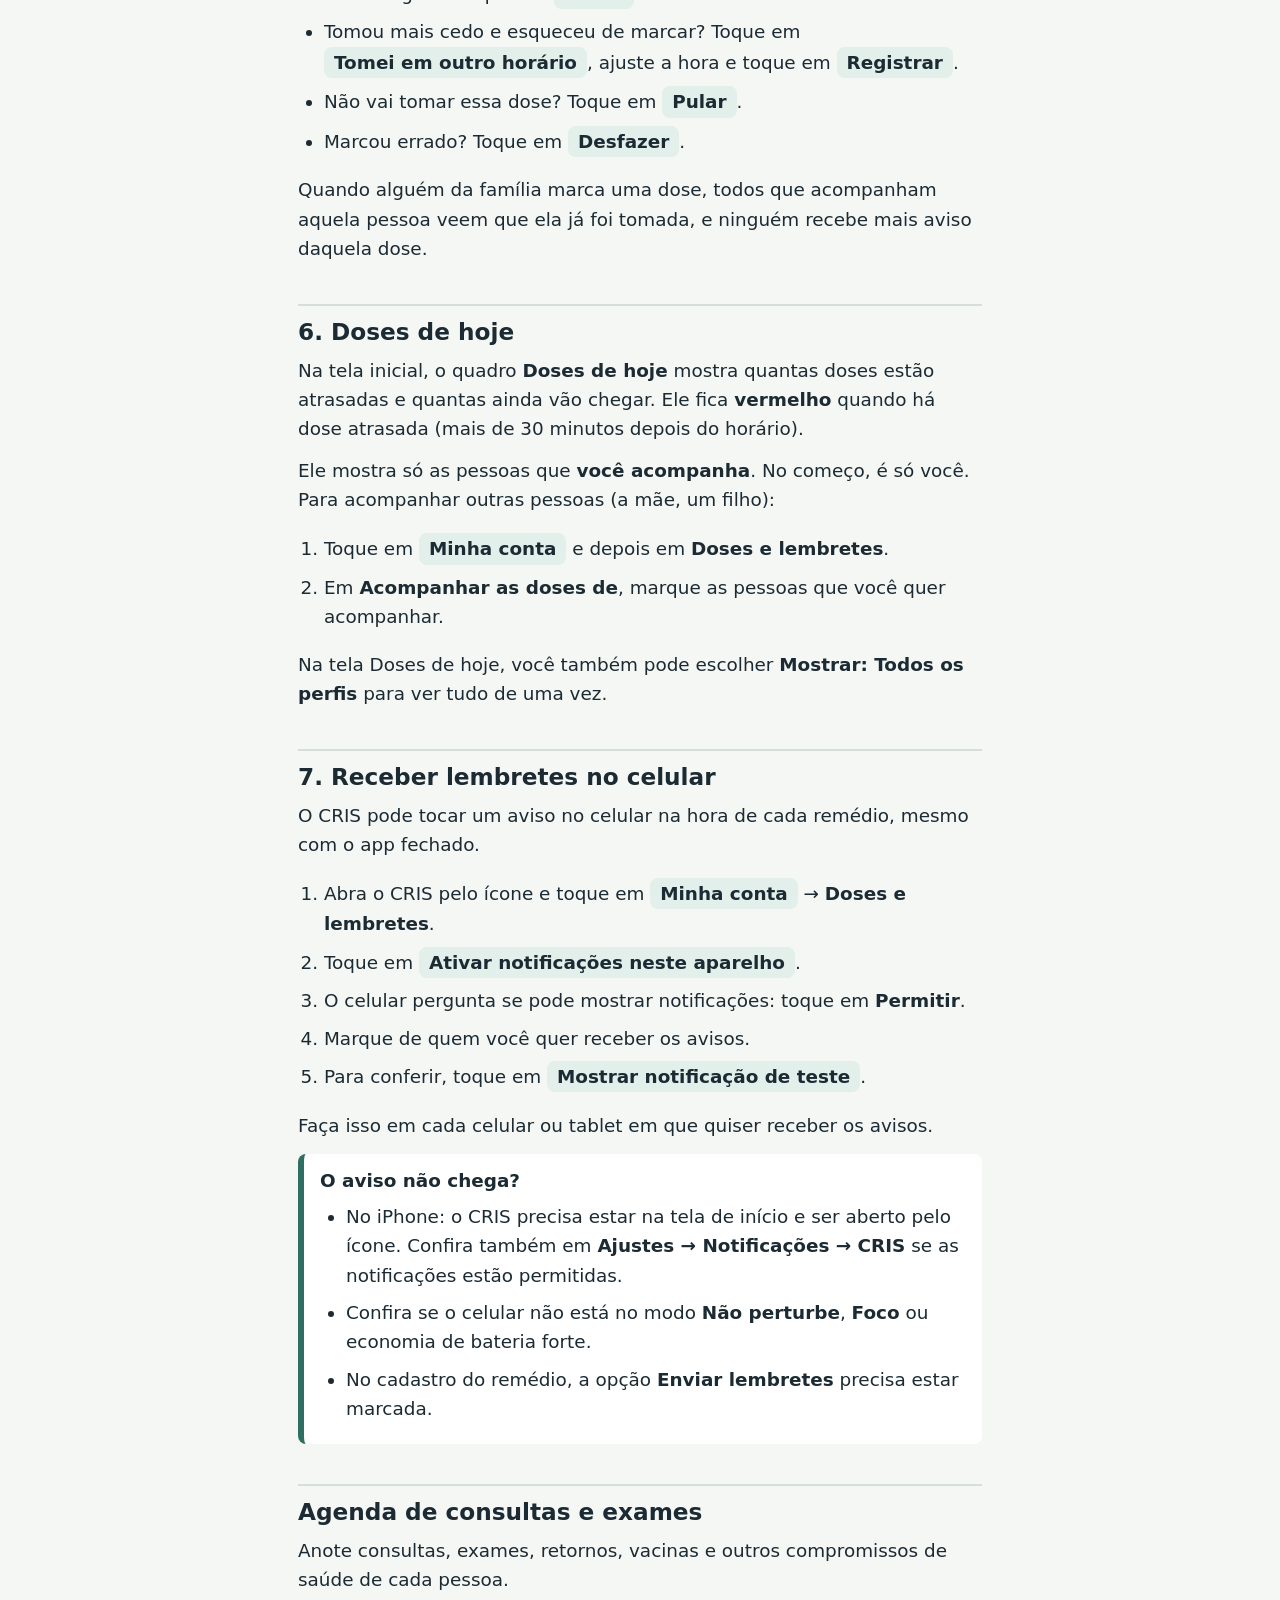
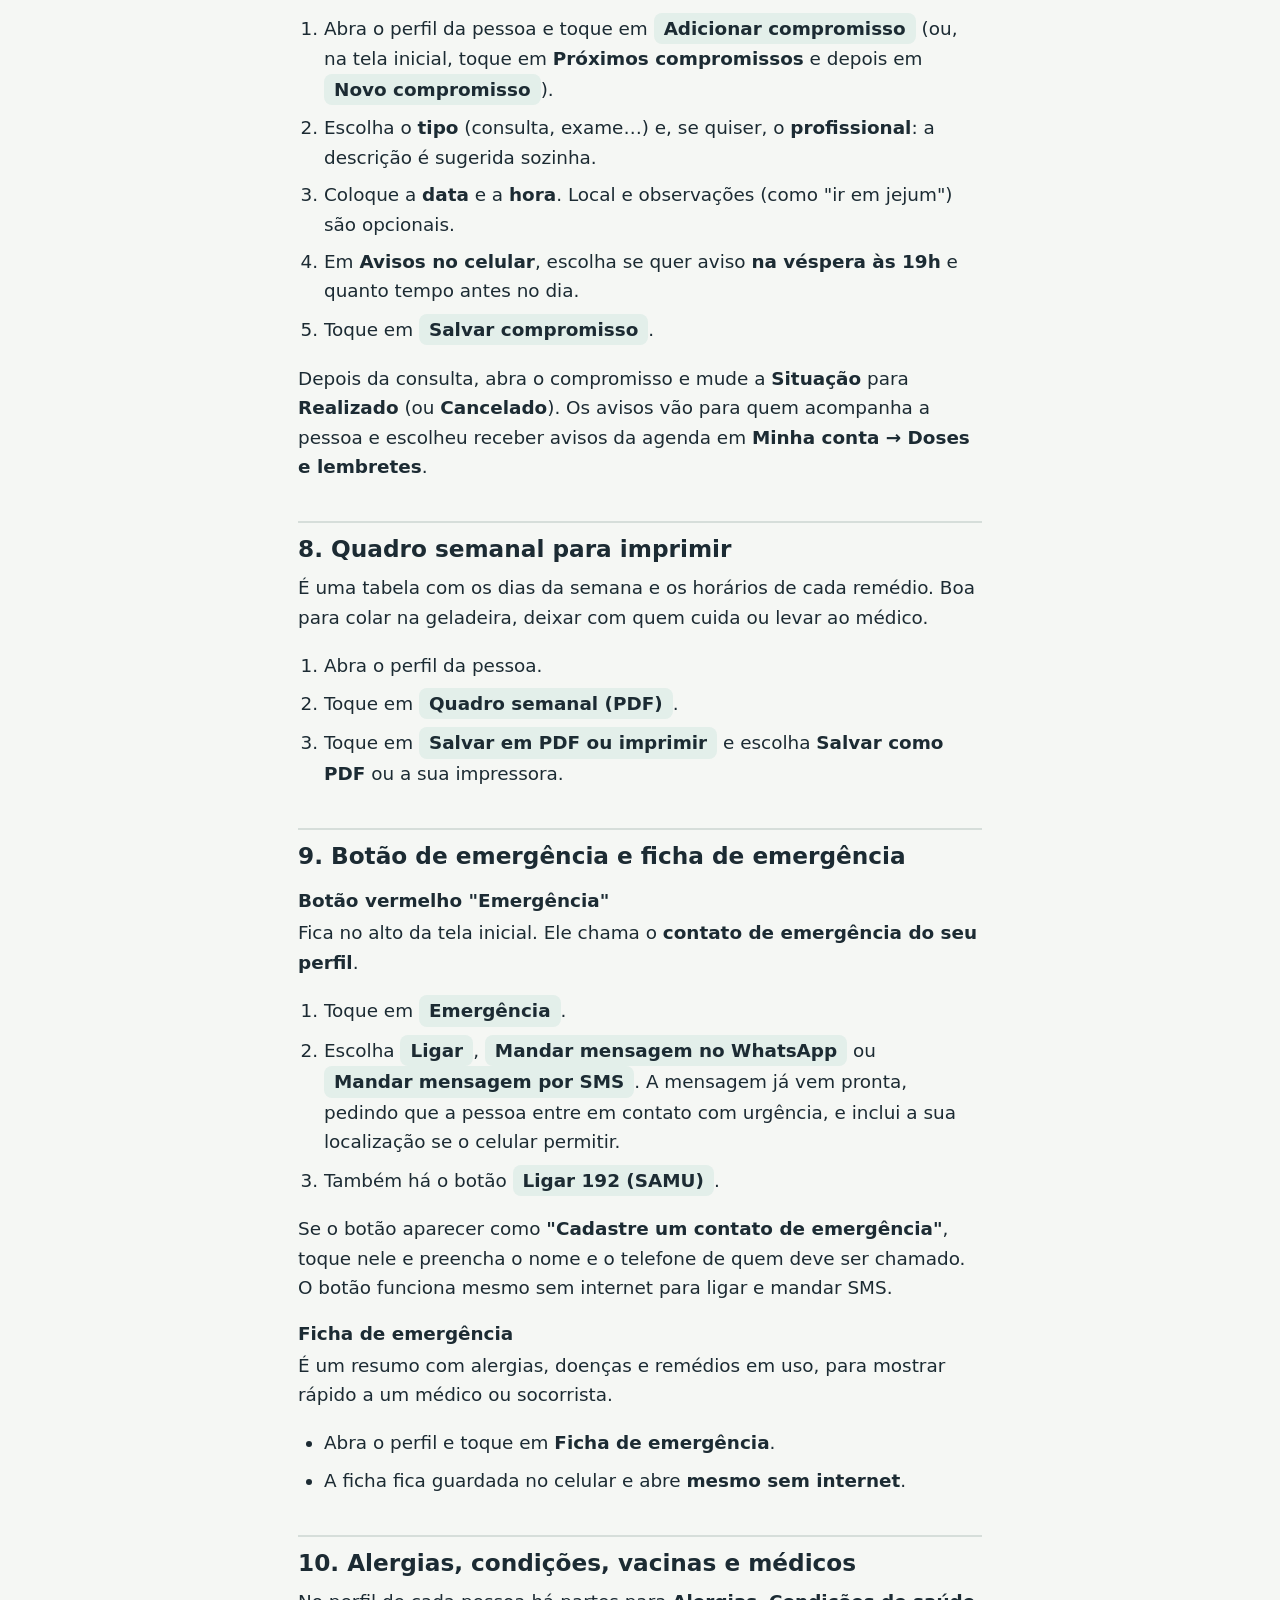
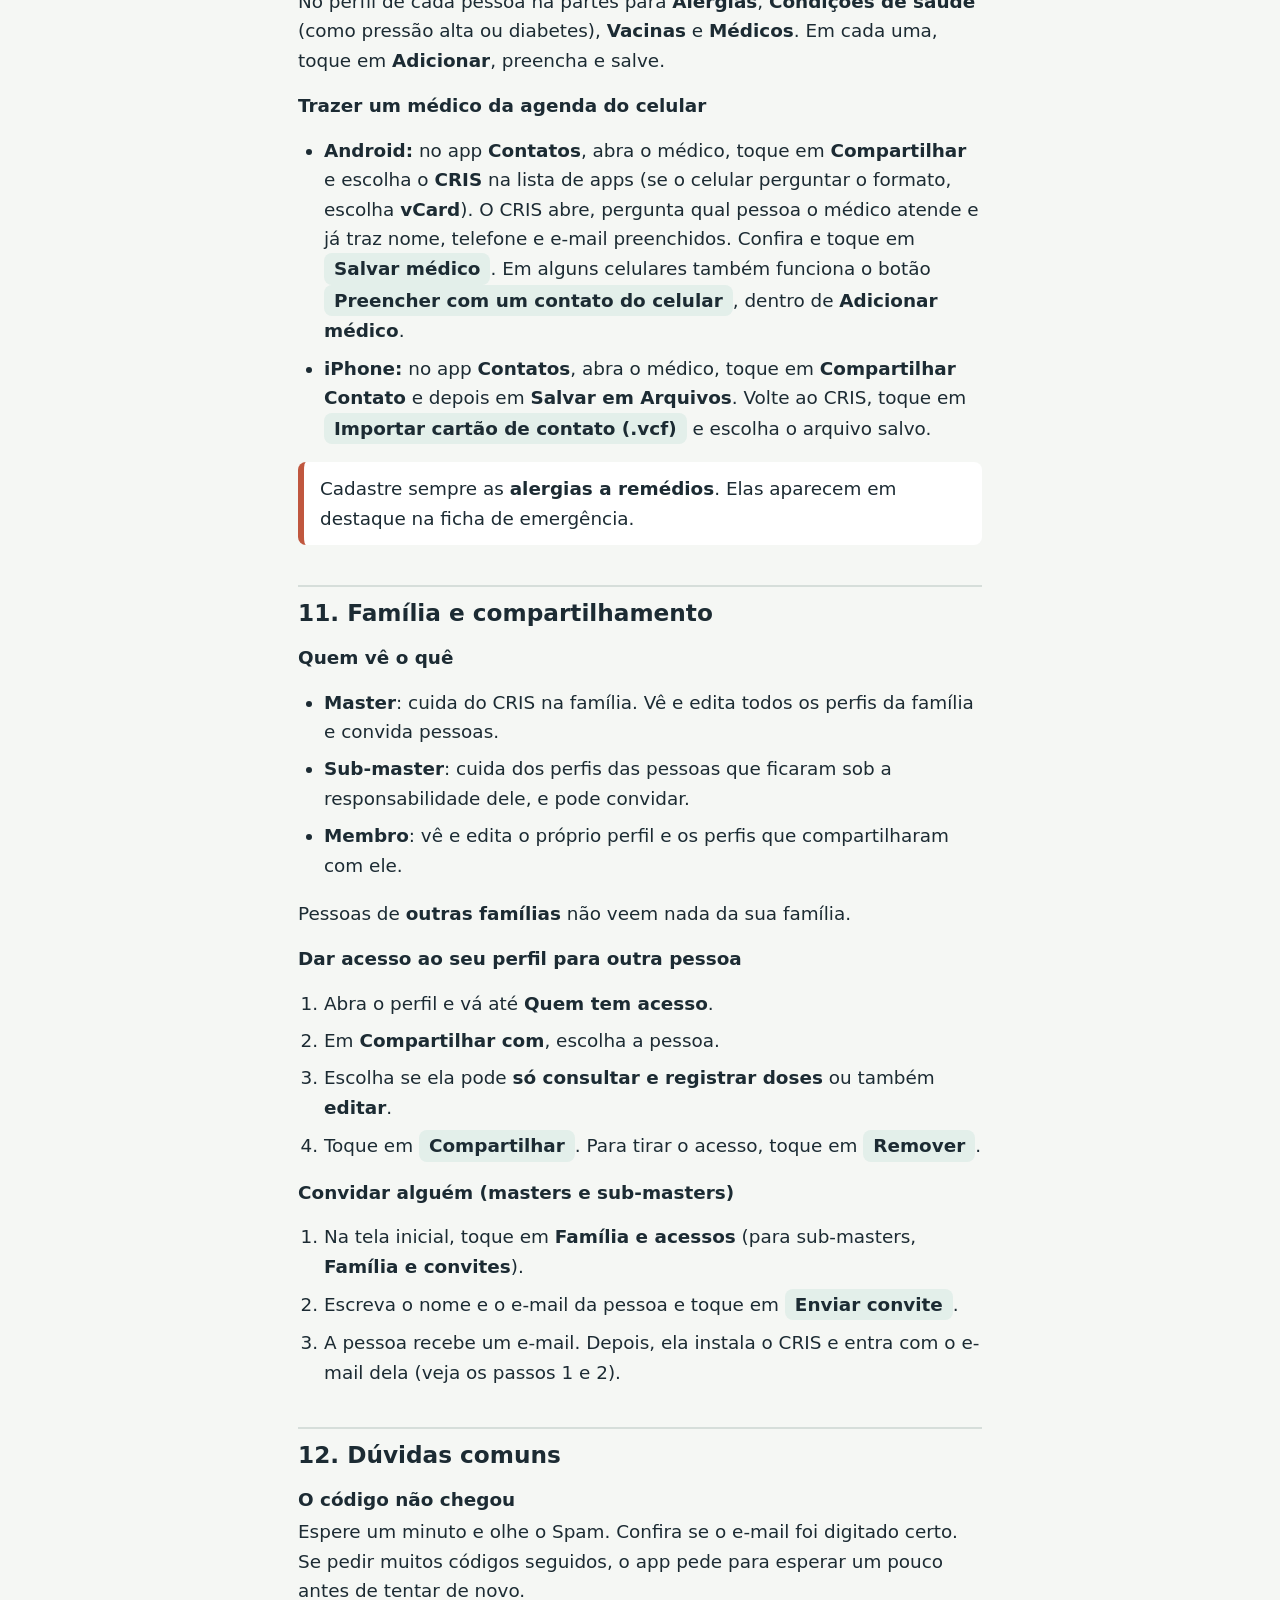
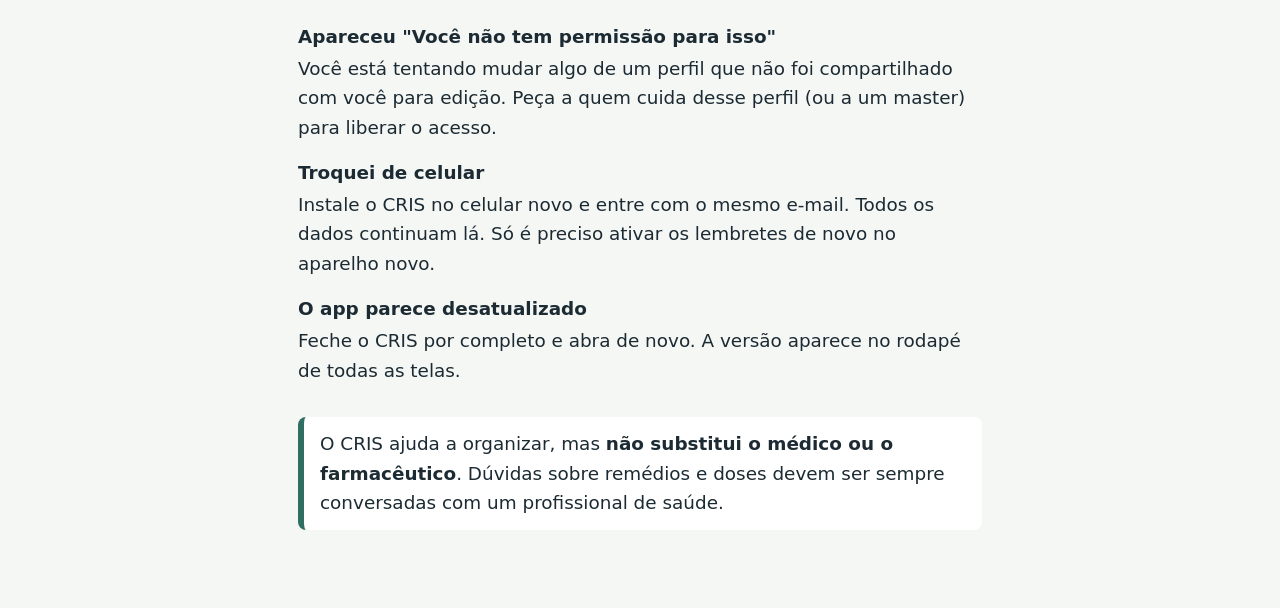
==== commit 0f2dd252: "0.19 Beta: agenda de compromissos com avisos (véspera 19h e antes) e escolha do tipo de aviso Co-Aut" ====
--- a/ajuda.html
+++ b/ajuda.html
@@ -55,6 +55,7 @@
     <li><a href="#tomei">Marcar que tomou o remédio</a></li>
     <li><a href="#hoje">Doses de hoje</a></li>
     <li><a href="#lembretes">Receber lembretes no celular</a></li>
+    <li><a href="#agenda">Agenda de consultas e exames</a></li>
     <li><a href="#quadro">Quadro semanal para imprimir</a></li>
     <li><a href="#emergencia">Botão e ficha de emergência</a></li>
     <li><a href="#saude">Alergias, vacinas e médicos</a></li>
@@ -164,6 +165,20 @@
       <li>No cadastro do remédio, a opção <strong>Enviar lembretes</strong> precisa estar marcada.</li>
     </ul>
   </div>
+
+  <h2 id="agenda">Agenda de consultas e exames</h2>
+  <p>Anote consultas, exames, retornos, vacinas e outros compromissos de saúde de cada pessoa.</p>
+  <ol>
+    <li>Abra o perfil da pessoa e toque em <span class="botao-nome">Adicionar compromisso</span>
+      (ou, na tela inicial, toque em <strong>Próximos compromissos</strong> e depois em <span class="botao-nome">Novo compromisso</span>).</li>
+    <li>Escolha o <strong>tipo</strong> (consulta, exame…) e, se quiser, o <strong>profissional</strong>: a descrição é sugerida sozinha.</li>
+    <li>Coloque a <strong>data</strong> e a <strong>hora</strong>. Local e observações (como "ir em jejum") são opcionais.</li>
+    <li>Em <strong>Avisos no celular</strong>, escolha se quer aviso <strong>na véspera às 19h</strong> e quanto tempo antes no dia.</li>
+    <li>Toque em <span class="botao-nome">Salvar compromisso</span>.</li>
+  </ol>
+  <p>Depois da consulta, abra o compromisso e mude a <strong>Situação</strong> para <strong>Realizado</strong> (ou <strong>Cancelado</strong>).
+  Os avisos vão para quem acompanha a pessoa e escolheu receber avisos da agenda em
+  <strong>Minha conta → Doses e lembretes</strong>.</p>
 
   <h2 id="quadro">8. Quadro semanal para imprimir</h2>
   <p>É uma tabela com os dias da semana e os horários de cada remédio. Boa para colar na geladeira,
--- a/css/estilo.css
+++ b/css/estilo.css
@@ -800,3 +800,21 @@
 .janela-sos .sos-opcoes { display: grid; gap: 10px; }
 .janela-sos .sos-opcoes .botao { text-align: center; }
 .botao.sos-ligar { background: #B3261E; color: #fff; border-color: #B3261E; font-size: 1.15rem; min-height: 56px; }
+
+/* ---------- Agenda ---------- */
+.lista-eventos .evento a, .lista-eventos .evento .item-fixo { display: flex; flex-direction: row; gap: 14px; align-items: flex-start; }
+.ev-quando { flex: none; width: 74px; font-size: 0.95rem; color: var(--tinta-suave); line-height: 1.35; }
+.ev-quando strong { color: var(--tinta); }
+.ev-texto { display: flex; flex-direction: column; gap: 2px; min-width: 0; }
+.ev-apagado { opacity: 0.6; }
+.linha-2 { display: grid; grid-template-columns: 1fr 1fr; gap: 12px; }
+.cartao-agenda {
+  display: flex; align-items: center; gap: 12px; margin: 0 0 16px; padding: 16px 18px;
+  border-radius: var(--raio); background: var(--superficie); border: 2px solid var(--linha);
+  color: inherit; text-decoration: none;
+}
+.cartao-agenda .conteudo { flex: 1; display: flex; flex-direction: column; gap: 4px; }
+.cartao-agenda .nome { font-weight: 700; font-size: 1.1rem; }
+.cartao-agenda .detalhe { color: var(--tinta-suave); }
+.cartao-agenda .seta { font-size: 1.6rem; color: var(--tinta-suave); }
+details.grupo summary { cursor: pointer; margin-bottom: 8px; }
